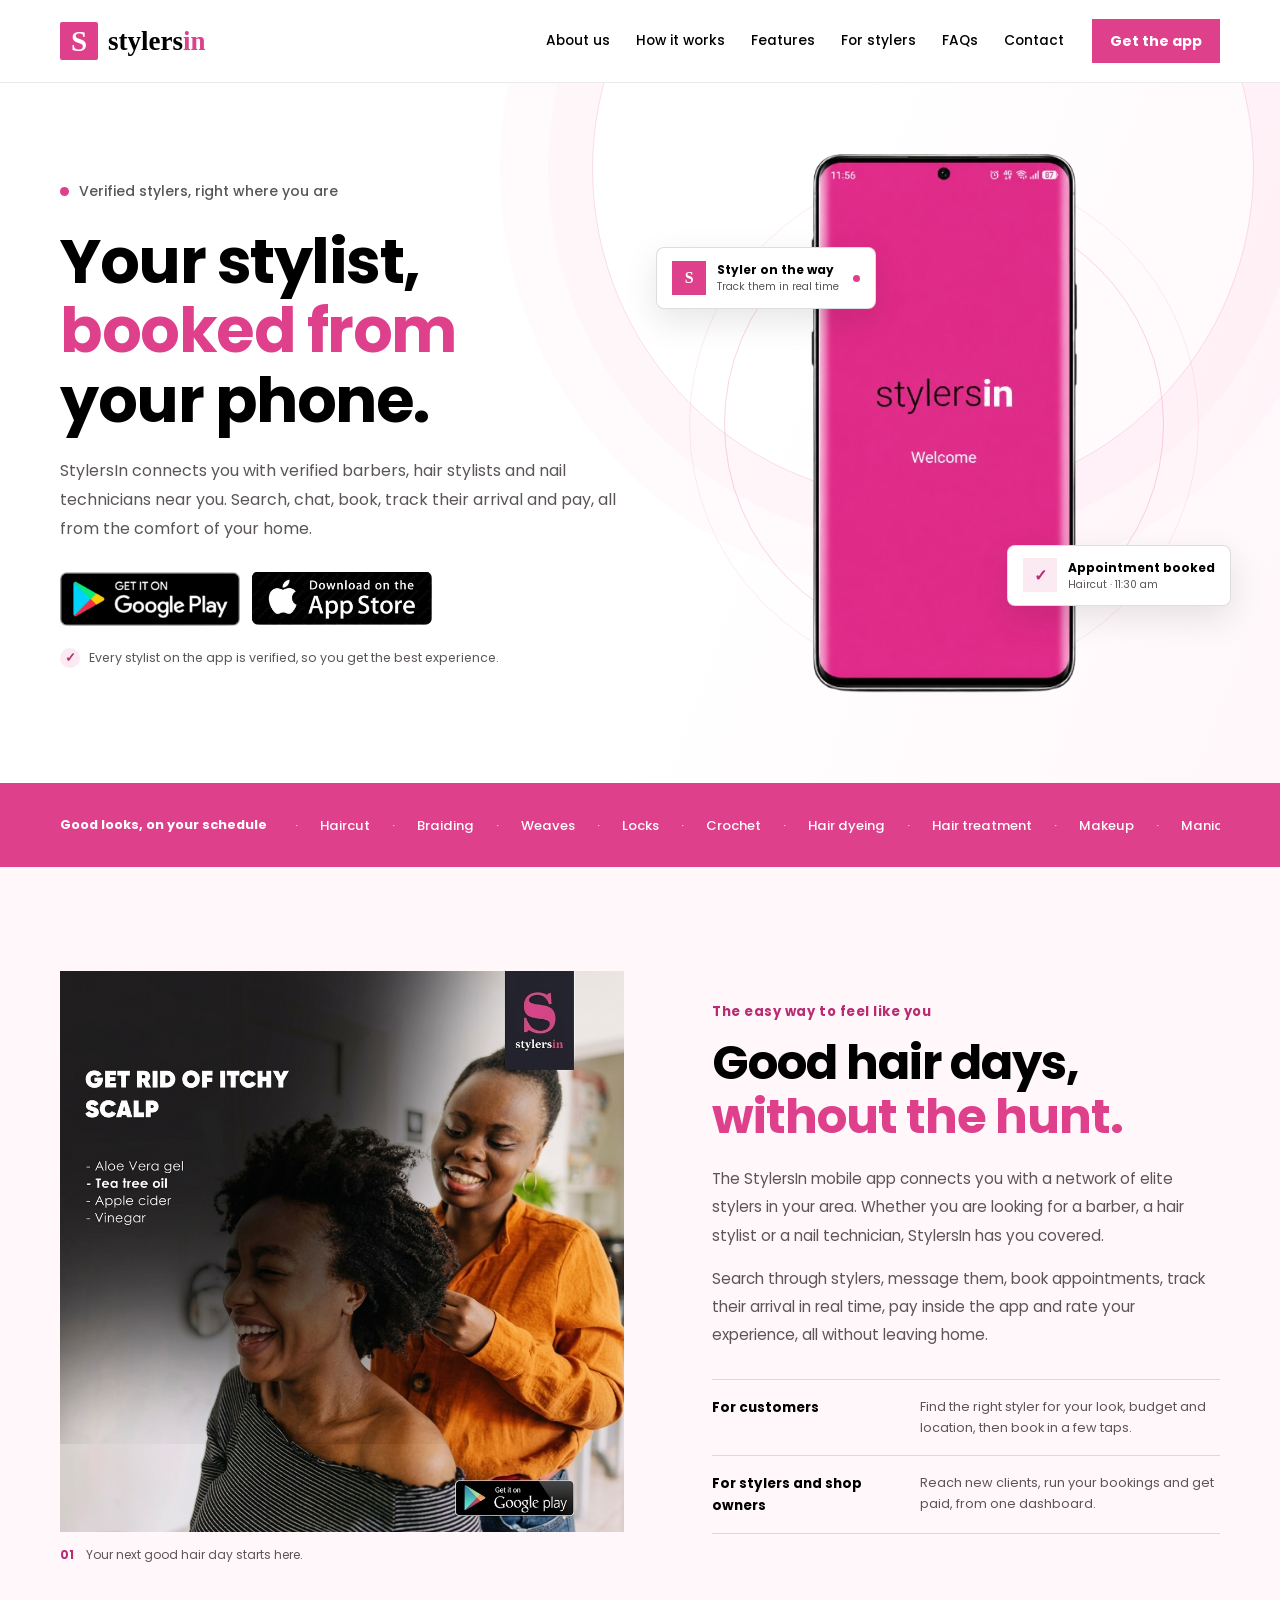
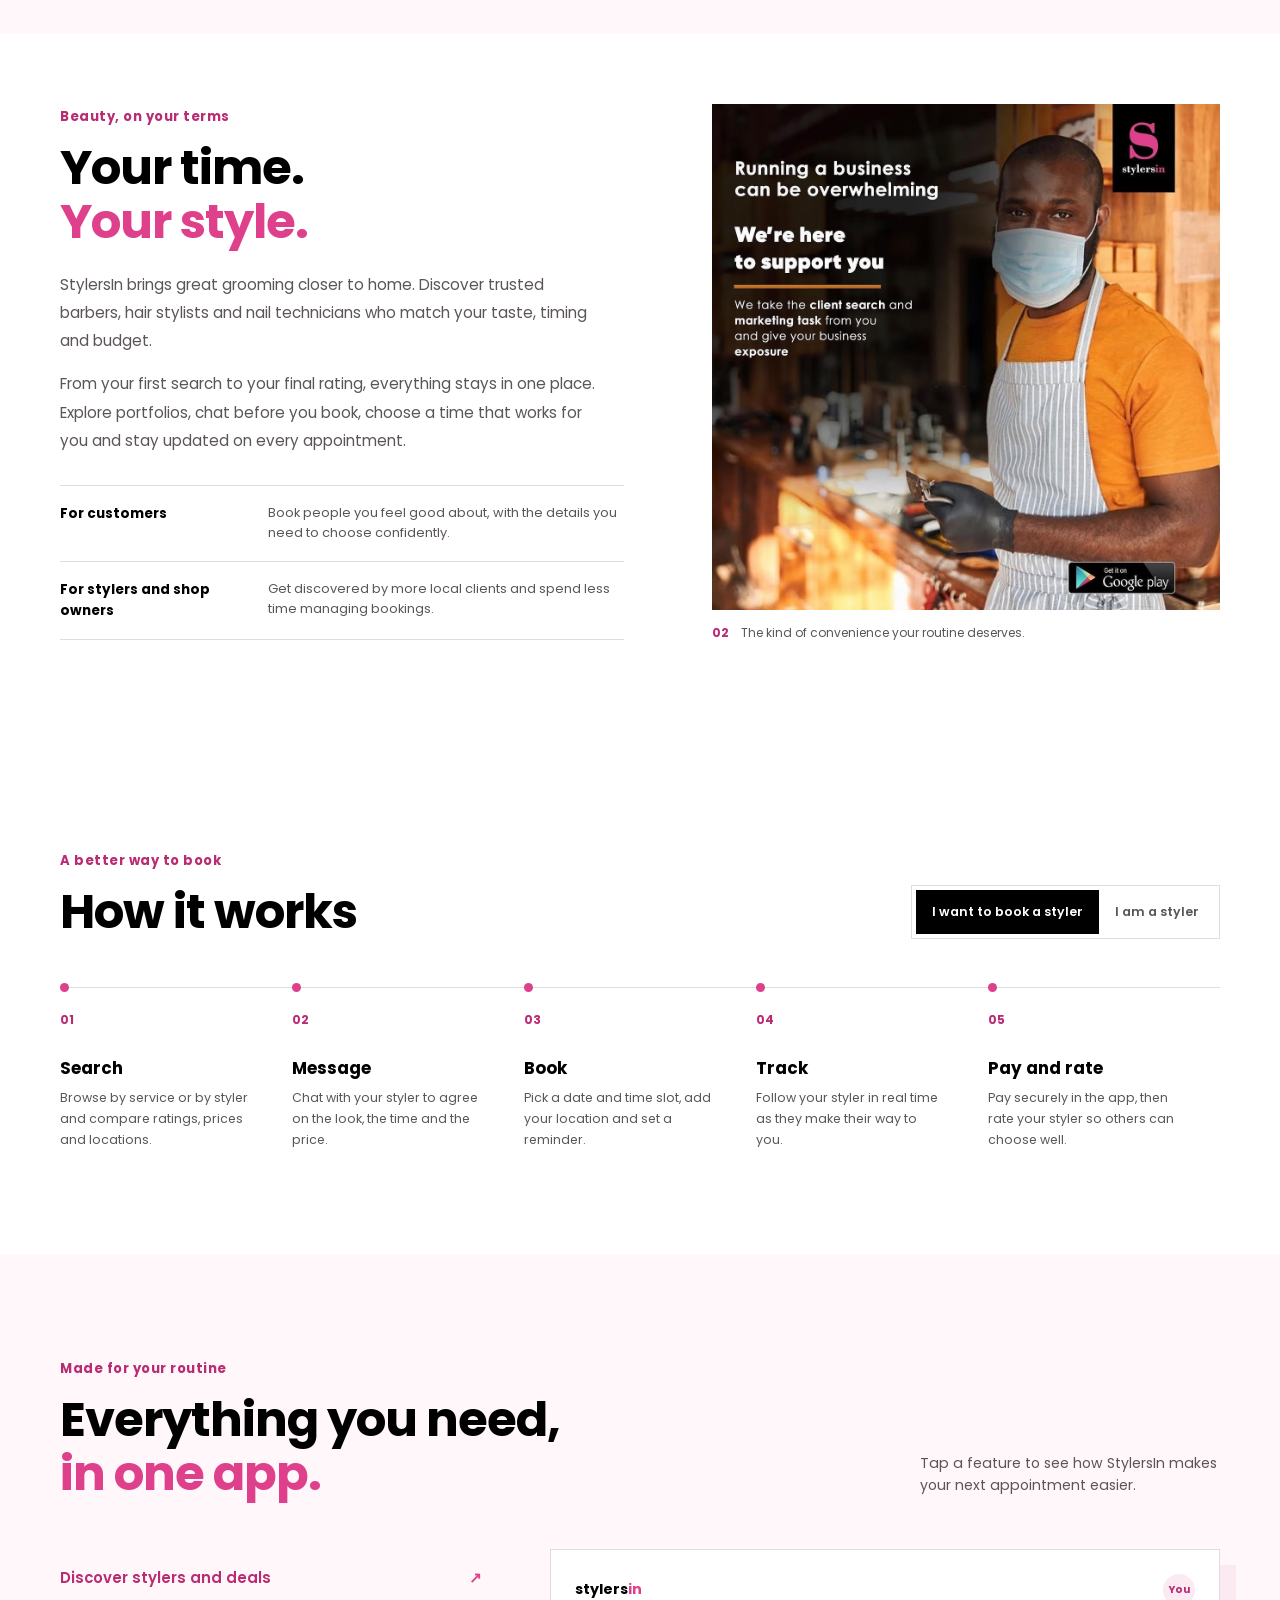
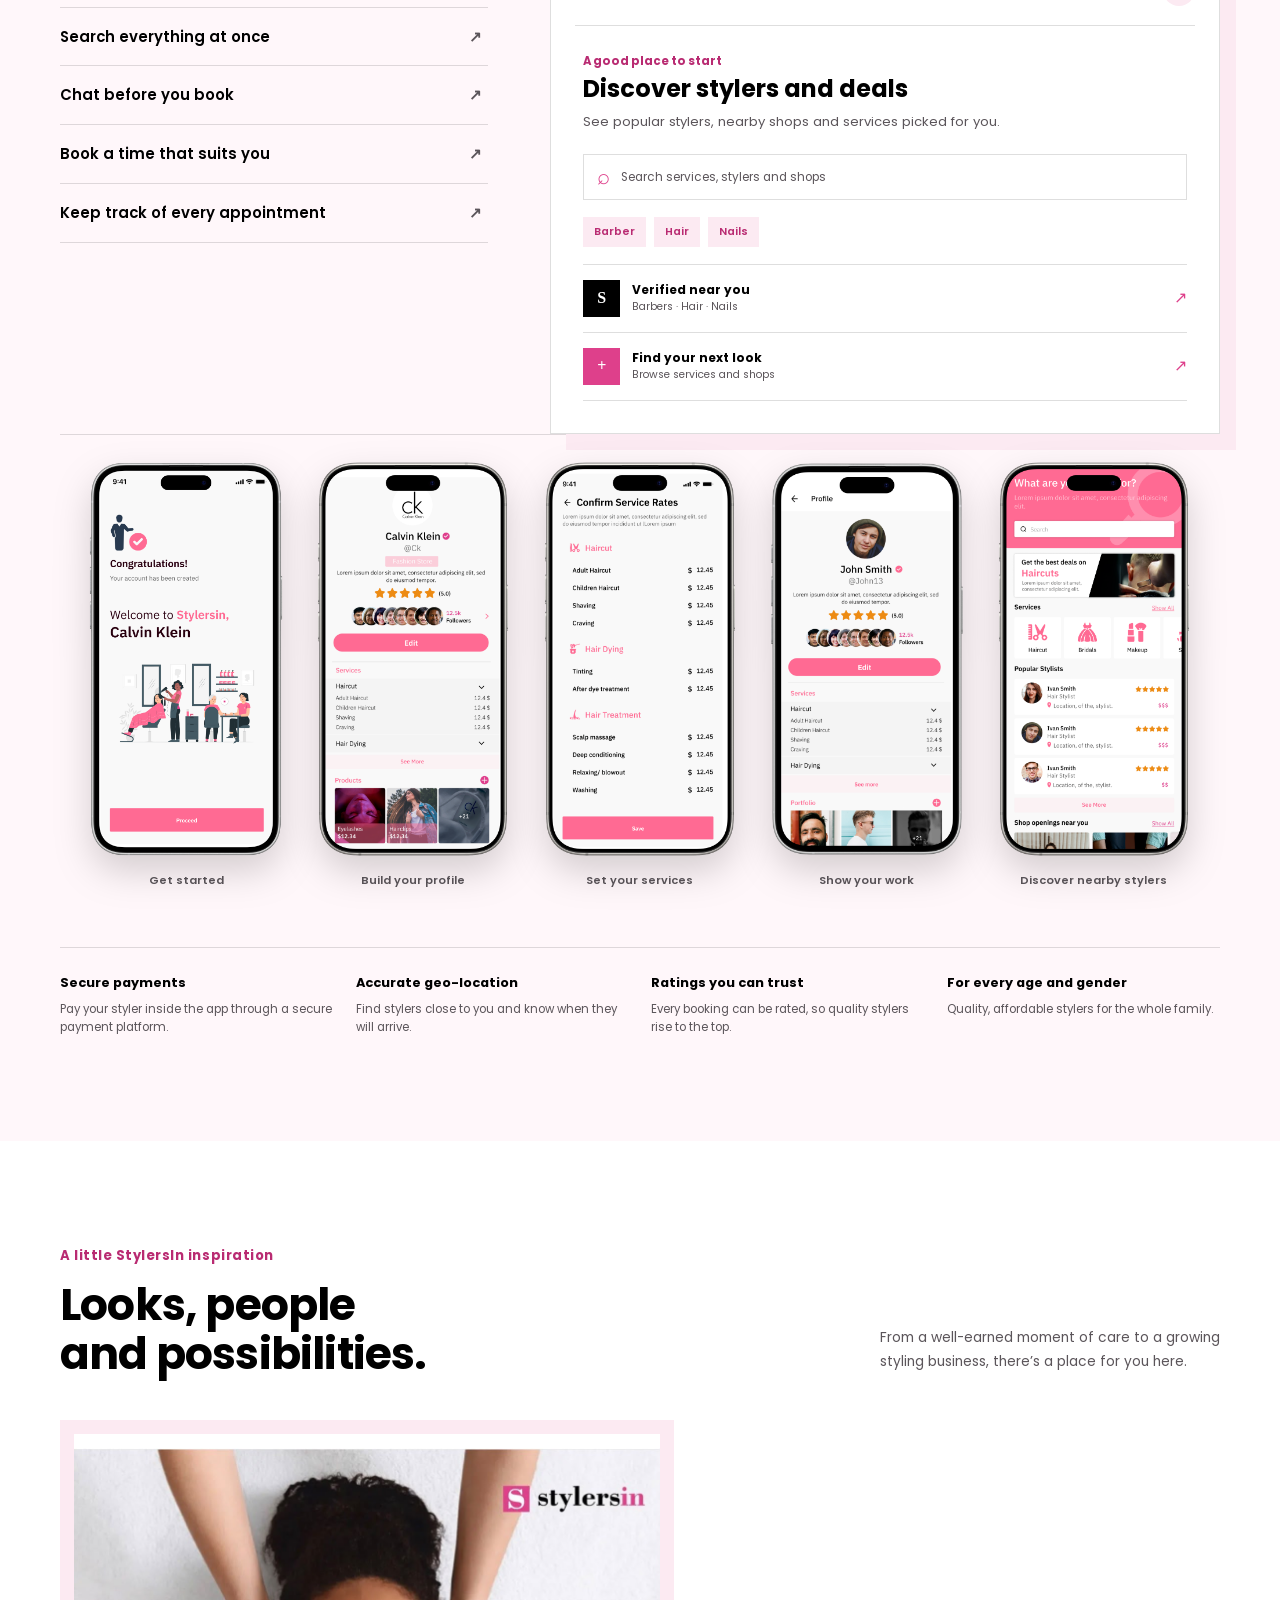
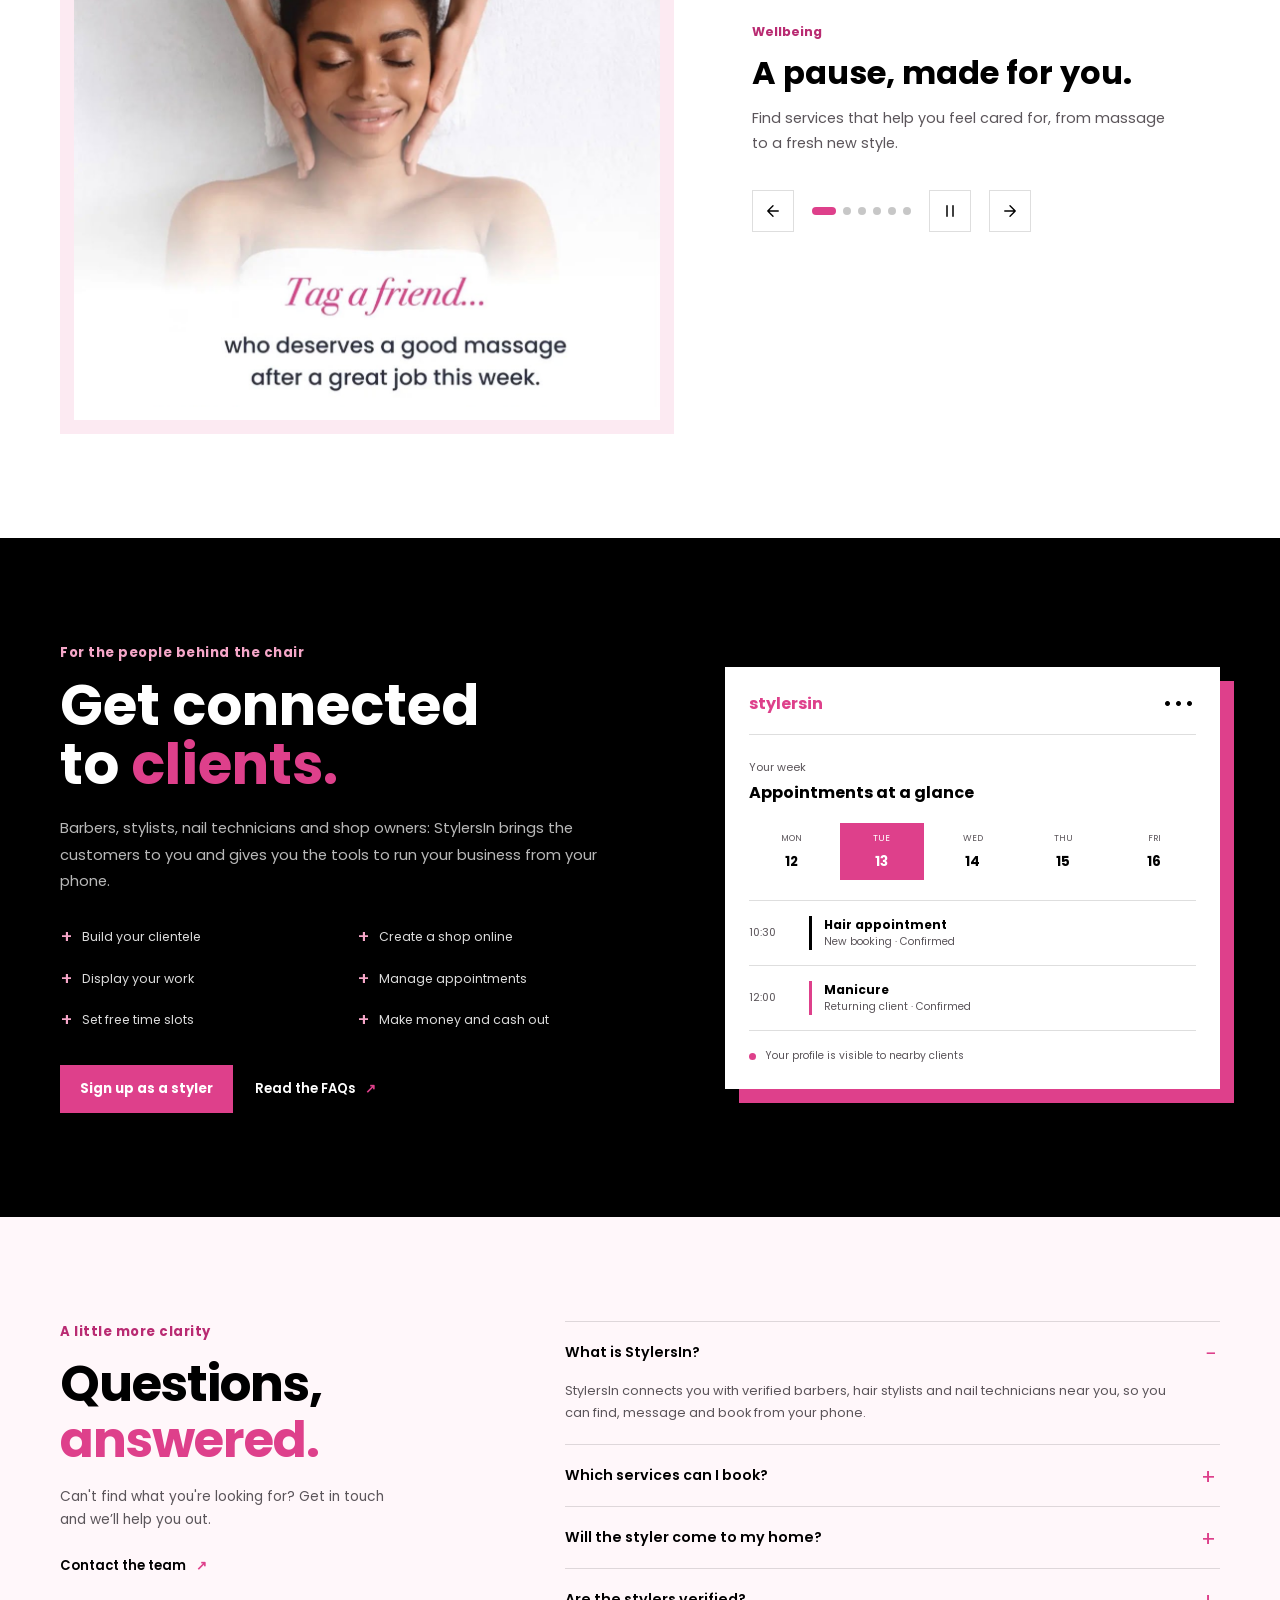
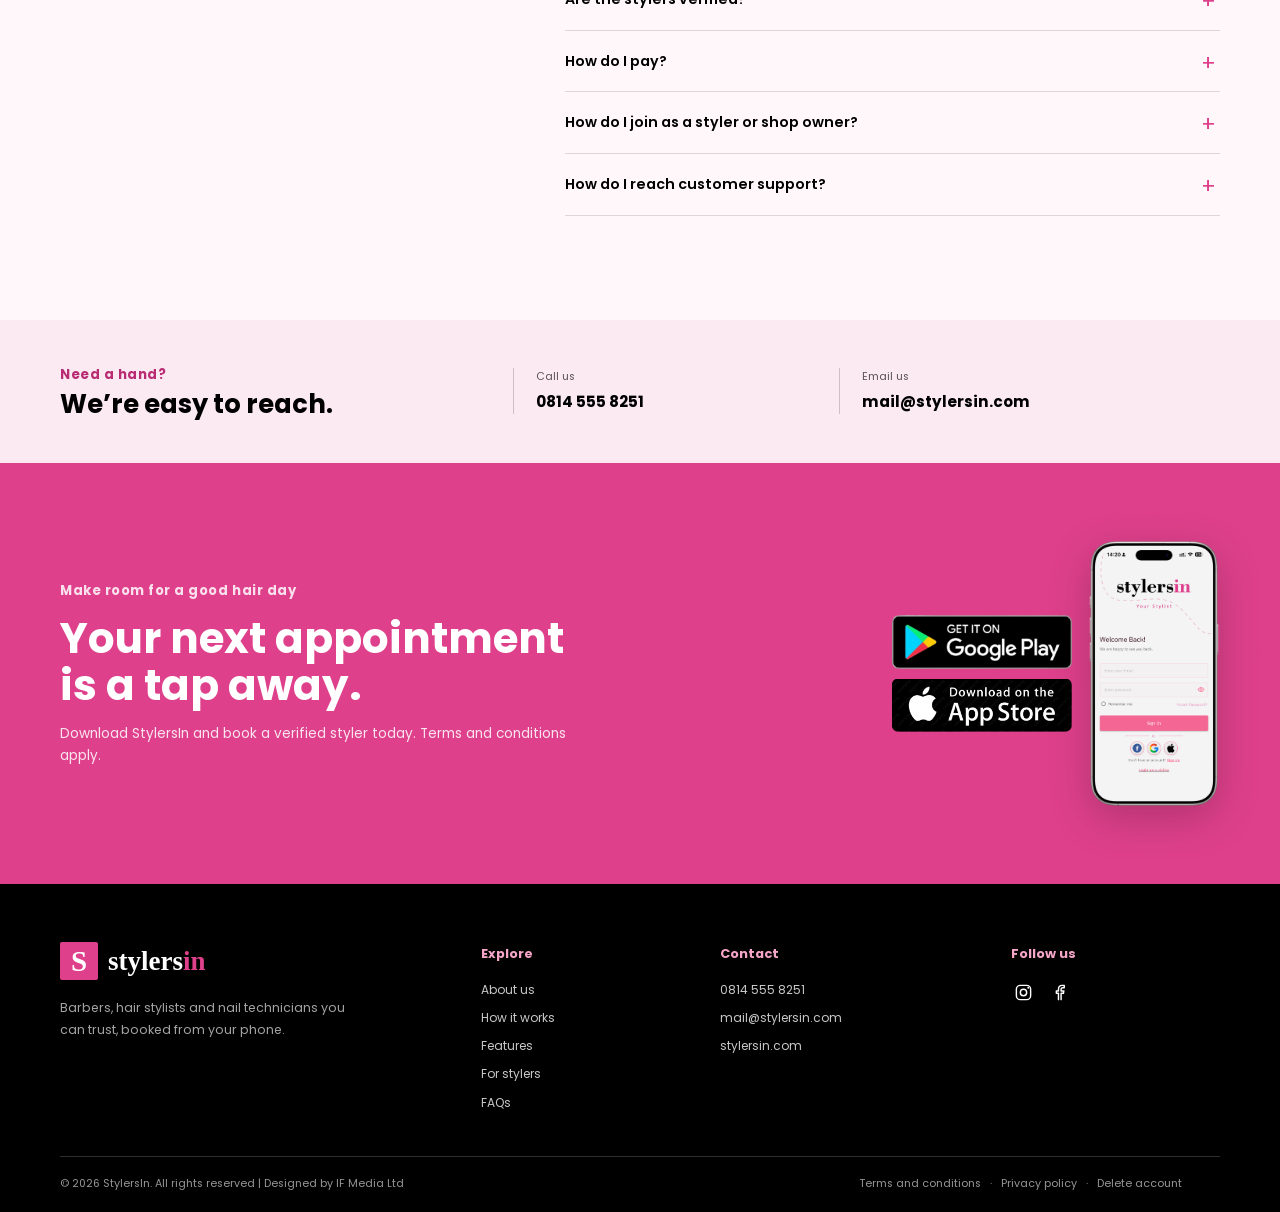
==== index.html @ 0da1e125 "second commit" ====
<!DOCTYPE html>
<html lang="en">
  <head>
    <meta charset="UTF-8" />
    <meta name="viewport" content="width=device-width, initial-scale=1.0" />
    <meta name="description" content="Book verified barbers, hair stylists and nail technicians near you with StylersIn." />
    <title>StylersIn | Your stylist, booked from your phone</title>
    <link rel="preconnect" href="https://fonts.googleapis.com" />
    <link rel="preconnect" href="https://fonts.gstatic.com" crossorigin />

    <link href="https://fonts.googleapis.com/css2?family=Poppins:wght@400;500;600;700;800&display=swap" rel="stylesheet" />
    <link rel="stylesheet" href="styles.css" />
    <link rel="icon" type="image/png" href="/favicon.png">
  </head>
  <body>
    <header class="site-header">
      <div class="wrap header-inner">
        <a class="brand" href="#top" aria-label="StylersIn home">
          <span class="brand-mark">S</span>
          <span class="brand-wordmark"><span>stylers</span><span>in</span></span>
        </a>

        <button class="nav-toggle" type="button" aria-expanded="false" aria-controls="site-nav" aria-label="Open navigation">
          <span></span><span></span><span></span>
        </button>

        <nav class="site-nav" id="site-nav" aria-label="Main navigation">
          <div class="nav-socials" aria-label="Follow StylersIn">
            <a href="https://www.facebook.com/Stylers_in" aria-label="Facebook" target="_blank" rel="noreferrer">
              <svg viewBox="0 0 24 24" fill="none" stroke="currentColor" stroke-width="1.8" stroke-linecap="round" stroke-linejoin="round" aria-hidden="true"><path d="M14 21v-8h3l.5-3H14V8.2c0-1.4.5-2.2 2.2-2.2H18V3.2c-.5-.1-1.4-.2-2.6-.2-2.8 0-4.7 1.7-4.7 4.9V10H8v3h2.7v8" /></svg>
            </a>
            <a href="https://x.com/" aria-label="Twitter on X" target="_blank" rel="noreferrer">
              <svg viewBox="0 0 24 24" aria-hidden="true"><path d="M18.9 1.2h3.7l-8.1 9.2L24 22.8h-7.4l-5.8-7.6-6.6 7.6H.5l8.6-9.8L0 1.2h7.6l5.2 6.9zm-1.3 19.5h2L6.5 3.2h-2z" /></svg>
            </a>
            <a href="https://instagram.com/Stylers_In" aria-label="Instagram" target="_blank" rel="noreferrer">
              <svg viewBox="0 0 24 24" fill="none" stroke="currentColor" stroke-width="1.8" aria-hidden="true"><rect x="3" y="3" width="18" height="18" rx="5" /><circle cx="12" cy="12" r="4" /><circle cx="18" cy="6" r="1.2" fill="currentColor" stroke="none" /></svg>
            </a>
            <a href="https://stylersin.com/" aria-label="StylersIn website" target="_blank" rel="noreferrer">
              <svg viewBox="0 0 24 24" aria-hidden="true"><circle cx="12" cy="12" r="9" fill="none" stroke="currentColor" stroke-width="1.8" /><path d="M3.5 12h17M12 3c2.2 2.4 3.3 5.4 3.3 9s-1.1 6.6-3.3 9c-2.2-2.4-3.3-5.4-3.3-9S9.8 5.4 12 3z" fill="none" stroke="currentColor" stroke-width="1.6" /></svg>
            </a>
          </div>
          <a href="#about">About us</a>
          <a href="#how">How it works</a>
          <a href="#features">Features</a>
          <a href="#stylers">For stylers</a>
          <a href="#faq">FAQs</a>
          <a href="#contact">Contact</a>
        </nav>

        <a class="header-cta" href="#download">Get the app</a>
      </div>
    </header>

    <main id="top">
      <section class="hero" id="home">
        <div class="wrap hero-layout">
          <div class="hero-copy">
            <p class="hero-kicker"><span class="status-dot"></span> Verified stylers, right where you are</p>
            <h1>Your stylist,<br /><span>booked from</span><br />your phone.</h1>
            <p class="hero-intro">StylersIn connects you with verified barbers, hair stylists and nail technicians near you. Search, chat, book, track their arrival and pay, all from the comfort of your home.</p>
            <div class="store-links" id="download-hero">
              <a class="store-badge" href="#download" aria-label="Get it on Google Play">
                <img src="assets/google.png" alt="Get it on Google Play" />
              </a>
              <a class="store-badge store-badge-apple" href="https://apps.apple.com/ng/app/stylersin/id6482108608" aria-label="Download on the App Store">
                <img src="assets/apple.png" alt="Download on the App Store" />
              </a>
            </div>
            <p class="trust-note"><span aria-hidden="true">✓</span> Every stylist on the app is verified, so you get the best experience.</p>
          </div>

          <div class="hero-visual">
            <span class="hero-orbit orbit-one" aria-hidden="true"></span>
            <span class="hero-orbit orbit-two" aria-hidden="true"></span>
            <img class="hero-phone" src="assets/pink.png" alt="StylersIn booking experience displayed on a pink smartphone" />
            <div class="hero-notice notice-arrival">
              <span class="notice-icon" aria-hidden="true">S</span>
              <span><strong>Styler on the way</strong><small>Track them in real time</small></span>
              <span class="live-dot" aria-hidden="true"></span>
            </div>
            <div class="hero-notice notice-booking">
              <span class="booking-mark" aria-hidden="true">✓</span>
              <span><strong>Appointment booked</strong><small>Haircut · 11:30 am</small></span>
            </div>
          </div>
        </div>
      </section>

      <section class="service-strip" aria-label="Available services">
        <div class="wrap service-strip-inner">
          <p>Good looks, on your schedule</p>
          <ul class="service-list">
            <li>Haircut</li><li>Braiding</li><li>Weaves</li><li>Locks</li><li>Crochet</li><li>Hair dyeing</li><li>Hair treatment</li><li>Makeup</li><li>Manicure</li><li>Pedicure</li><li>Nail fixing</li><li>Bridal styling</li>
          </ul>
        </div>
      </section>

      <section class="about-section section-pad" id="about">
        <div class="wrap about-layout">
          <figure class="about-image">
            <img src="assets/barbershop.png?v=2" alt="StylersIn scalp-care promotion showing a stylist treating a client’s hair" />
            <figcaption><span>01</span> Your next good hair day starts here.</figcaption>
          </figure>
          <div class="about-copy">
            <p class="section-kicker">The easy way to feel like you</p>
            <h2>Good hair days,<br /><span>without the hunt.</span></h2>
            <p>The StylersIn mobile app connects you with a network of elite stylers in your area. Whether you are looking for a barber, a hair stylist or a nail technician, StylersIn has you covered.</p>
            <p>Search through stylers, message them, book appointments, track their arrival in real time, pay inside the app and rate your experience, all without leaving home.</p>
            <div class="audience-points">
              <div><strong>For customers</strong><span>Find the right styler for your look, budget and location, then book in a few taps.</span></div>
              <div><strong>For stylers and shop owners</strong><span>Reach new clients, run your bookings and get paid, from one dashboard.</span></div>
            </div>
          </div>
        </div>
      </section>

      <section class="about-section about-section--alternate section-pad" aria-labelledby="about-alternate-heading">
        <div class="wrap about-layout">
          <div class="about-copy">
            <p class="section-kicker">Beauty, on your terms</p>
            <h2 id="about-alternate-heading">Your time.<br /><span>Your style.</span></h2>
            <p>StylersIn brings great grooming closer to home. Discover trusted barbers, hair stylists and nail technicians who match your taste, timing and budget.</p>
            <p>From your first search to your final rating, everything stays in one place. Explore portfolios, chat before you book, choose a time that works for you and stay updated on every appointment.</p>
            <div class="audience-points">
              <div><strong>For customers</strong><span>Book people you feel good about, with the details you need to choose confidently.</span></div>
              <div><strong>For stylers and shop owners</strong><span>Get discovered by more local clients and spend less time managing bookings.</span></div>
            </div>
          </div>
          <figure class="about-image">
            <img src="assets/4.jpeg" alt="Barber providing a haircut for a client in a salon" />
            <figcaption><span>02</span> The kind of convenience your routine deserves.</figcaption>
          </figure>
        </div>
      </section>

      <section class="how-section section-pad" id="how">
        <div class="wrap">
          <div class="section-heading how-heading">
            <div><p class="section-kicker">A better way to book</p><h2>How it works</h2></div>
            <div class="mode-tabs" role="tablist" aria-label="Choose how you use StylersIn">
              <button class="mode-tab is-active" id="customer-mode" type="button" role="tab" aria-selected="true" aria-controls="customer-steps" data-mode="customer">I want to book a styler</button>
              <button class="mode-tab" id="styler-mode" type="button" role="tab" aria-selected="false" aria-controls="styler-steps" data-mode="styler">I am a styler</button>
            </div>
          </div>

          <div class="steps-panel" id="customer-steps" role="tabpanel" aria-labelledby="customer-mode" data-mode-panel="customer">
            <ol class="steps-list">
              <li><span class="step-number">01</span><h3>Search</h3><p>Browse by service or by styler and compare ratings, prices and locations.</p></li>
              <li><span class="step-number">02</span><h3>Message</h3><p>Chat with your styler to agree on the look, the time and the price.</p></li>
              <li><span class="step-number">03</span><h3>Book</h3><p>Pick a date and time slot, add your location and set a reminder.</p></li>
              <li><span class="step-number">04</span><h3>Track</h3><p>Follow your styler in real time as they make their way to you.</p></li>
              <li><span class="step-number">05</span><h3>Pay and rate</h3><p>Pay securely in the app, then rate your styler so others can choose well.</p></li>
            </ol>
          </div>

          <div class="steps-panel" id="styler-steps" role="tabpanel" aria-labelledby="styler-mode" data-mode-panel="styler" hidden>
            <ol class="steps-list">
              <li><span class="step-number">01</span><h3>Join</h3><p>Create your stylist or shop profile and join a network of local clients.</p></li>
              <li><span class="step-number">02</span><h3>Showcase</h3><p>Build a shop online and display the work and services you offer.</p></li>
              <li><span class="step-number">03</span><h3>Set your schedule</h3><p>Manage appointments and open time slots from one simple dashboard.</p></li>
              <li><span class="step-number">04</span><h3>Meet new clients</h3><p>Grow your clientele and keep bookings organized from your phone.</p></li>
              <li><span class="step-number">05</span><h3>Get paid</h3><p>Receive payments securely and cash out when it suits you.</p></li>
            </ol>
          </div>
        </div>
      </section>

      <section class="features-section section-pad" id="features">
        <div class="wrap">
          <div class="section-heading features-heading">
            <div><p class="section-kicker">Made for your routine</p><h2>Everything you need,<br /><span>in one app.</span></h2></div>
            <p>Tap a feature to see how StylersIn makes your next appointment easier.</p>
          </div>

          <div class="feature-layout">
            <div class="feature-picker" role="group" aria-label="Explore app features">
              <button class="feature-choice is-active" type="button" aria-pressed="true" data-feature-title="Discover stylers and deals" data-feature-copy="See popular stylers, nearby shops and services picked for you." data-feature-label="A good place to start">Discover stylers and deals</button>
              <button class="feature-choice" type="button" aria-pressed="false" data-feature-title="Search everything at once" data-feature-copy="Find barbers, hair stylists, nail technicians and services near you." data-feature-label="Your area, covered">Search everything at once</button>
              <button class="feature-choice" type="button" aria-pressed="false" data-feature-title="Chat before you book" data-feature-copy="Talk through your look, timing and price before you confirm an appointment." data-feature-label="Make a plan together">Chat before you book</button>
              <button class="feature-choice" type="button" aria-pressed="false" data-feature-title="Book a time that suits you" data-feature-copy="Choose an available time, add your location and set a reminder." data-feature-label="A time that works">Book a time that suits you</button>
              <button class="feature-choice" type="button" aria-pressed="false" data-feature-title="Keep track of every appointment" data-feature-copy="See upcoming bookings and follow your styler as they make their way to you." data-feature-label="Your plans, in one place">Keep track of every appointment</button>
            </div>

            <div class="feature-demo" aria-live="polite">
              <div class="demo-topbar"><span class="demo-brand"><strong>stylers<span>in</span></strong></span><span class="demo-avatar">You</span></div>
              <div class="demo-body">
                <p class="demo-label" data-feature-label-display>A good place to start</p>
                <h3 data-feature-title-display>Discover stylers and deals</h3>
                <p class="demo-description" data-feature-copy-display>See popular stylers, nearby shops and services picked for you.</p>
                <div class="demo-search"><span aria-hidden="true">⌕</span> Search services, stylers and shops</div>
                <div class="demo-service-row" aria-label="Popular services"><span>Barber</span><span>Hair</span><span>Nails</span></div>
                <div class="demo-listing">
                  <span class="listing-avatar" aria-hidden="true">S</span>
                  <span class="listing-copy"><strong>Verified near you</strong><small>Barbers · Hair · Nails</small></span>
                  <span class="listing-arrow" aria-hidden="true">↗</span>
                </div>
                <div class="demo-listing listing-second">
                  <span class="listing-avatar avatar-pink" aria-hidden="true">+</span>
                  <span class="listing-copy"><strong>Find your next look</strong><small>Browse services and shops</small></span>
                  <span class="listing-arrow" aria-hidden="true">↗</span>
                </div>
              </div>
            </div>
          </div>

          <div class="app-showcase" aria-label="StylersIn app screenshot gallery">
            <figure class="app-screen app-screen--welcome">
              <img src="assets/app1.PNG" alt="StylersIn welcome screen after creating an account" loading="lazy" decoding="async" />
              <figcaption>Get started</figcaption>
            </figure>
            <figure class="app-screen app-screen--profile">
              <img src="assets/app2.PNG" alt="Styler profile with services and products" loading="lazy" decoding="async" />
              <figcaption>Build your profile</figcaption>
            </figure>
            <figure class="app-screen app-screen--rates">
              <img src="assets/app3.PNG" alt="Service-rate editor for haircuts, dyeing and treatments" loading="lazy" decoding="async" />
              <figcaption>Set your services</figcaption>
            </figure>
            <figure class="app-screen app-screen--portfolio">
              <img src="assets/app4.PNG" alt="Styler profile with services and portfolio" loading="lazy" decoding="async" />
              <figcaption>Show your work</figcaption>
            </figure>
            <figure class="app-screen app-screen--discover">
              <img src="assets/app5.PNG" alt="StylersIn home screen for discovering nearby services and stylists" loading="lazy" decoding="async" />
              <figcaption>Discover nearby stylers</figcaption>
            </figure>
          </div>

          <div class="trust-features">
            <div><strong>Secure payments</strong><span>Pay your styler inside the app through a secure payment platform.</span></div>
            <div><strong>Accurate geo-location</strong><span>Find stylers close to you and know when they will arrive.</span></div>
            <div><strong>Ratings you can trust</strong><span>Every booking can be rated, so quality stylers rise to the top.</span></div>
            <div><strong>For every age and gender</strong><span>Quality, affordable stylers for the whole family.</span></div>
          </div>
        </div>
      </section>

      <section class="campaign-section section-pad" id="inspiration" aria-labelledby="campaign-heading">
        <div class="wrap">
          <div class="campaign-heading">
            <div><p class="section-kicker">A little StylersIn inspiration</p><h2 id="campaign-heading">Looks, people<br />and possibilities.</h2></div>
            <p>From a well-earned moment of care to a growing styling business, there’s a place for you here.</p>
          </div>

          <div class="campaign-carousel" aria-label="StylersIn campaign gallery" tabindex="0">
            <figure class="campaign-art">
              <img class="campaign-image" src="assets/1.jpeg" alt="StylersIn massage and self-care campaign" />
              <figcaption class="visually-hidden" aria-live="polite" data-campaign-position>Image 1 of 6</figcaption>
            </figure>
            <div class="campaign-details" aria-live="polite">
              <p class="campaign-category" data-campaign-category>Wellbeing</p>
              <h3 data-campaign-title>A pause, made for you.</h3>
              <p class="campaign-description" data-campaign-description>Find services that help you feel cared for, from massage to a fresh new style.</p>
              <div class="campaign-controls">
                <button class="campaign-arrow" type="button" data-campaign-prev aria-label="Previous image" aria-controls="campaign-image">
                  <svg viewBox="0 0 24 24" aria-hidden="true"><path d="M19 12H5m7 7-7-7 7-7" fill="none" stroke="currentColor" stroke-width="1.8" stroke-linecap="round" stroke-linejoin="round" /></svg>
                </button>
                <div class="campaign-indicators" role="group" aria-label="Choose a campaign image">
                  <button type="button" class="is-active" data-campaign-go="0" aria-label="Show image 1" aria-pressed="true"></button>
                  <button type="button" data-campaign-go="1" aria-label="Show image 2" aria-pressed="false"></button>
                  <button type="button" data-campaign-go="2" aria-label="Show image 3" aria-pressed="false"></button>
                  <button type="button" data-campaign-go="3" aria-label="Show image 4" aria-pressed="false"></button>
                  <button type="button" data-campaign-go="4" aria-label="Show image 5" aria-pressed="false"></button>
                  <button type="button" data-campaign-go="5" aria-label="Show image 6" aria-pressed="false"></button>
                </div>
                  <button class="campaign-arrow campaign-toggle" type="button" data-campaign-toggle aria-label="Pause slideshow" aria-pressed="false">
                    <svg class="pause-icon" viewBox="0 0 24 24" aria-hidden="true"><path d="M8 5v14M16 5v14" fill="none" stroke="currentColor" stroke-width="2" stroke-linecap="round" /></svg>
                    <svg class="play-icon" viewBox="0 0 24 24" aria-hidden="true"><path d="m8 5 11 7-11 7V5Z" fill="currentColor" /></svg>
                  </button>
                <button class="campaign-arrow" type="button" data-campaign-next aria-label="Next image" aria-controls="campaign-image">
                  <svg viewBox="0 0 24 24" aria-hidden="true"><path d="M5 12h14m-7-7 7 7-7 7" fill="none" stroke="currentColor" stroke-width="1.8" stroke-linecap="round" stroke-linejoin="round" /></svg>
                </button>
              </div>
            </div>
          </div>
        </div>
      </section>

      <section class="styler-section section-pad" id="stylers">
        <div class="wrap styler-layout">
          <div class="styler-copy">
            <p class="section-kicker">For the people behind the chair</p>
            <h2>Get connected<br />to <span>clients.</span></h2>
            <p>Barbers, stylists, nail technicians and shop owners: StylersIn brings the customers to you and gives you the tools to run your business from your phone.</p>
            <ul class="styler-benefits">
              <li>Build your clientele</li><li>Create a shop online</li><li>Display your work</li><li>Manage appointments</li><li>Set free time slots</li><li>Make money and cash out</li>
            </ul>
            <div class="styler-actions"><a class="button button-pink" href="#download">Sign up as a styler</a><a class="text-link" href="#faq">Read the FAQs <span aria-hidden="true">↗</span></a></div>
          </div>
          <div class="styler-dashboard" aria-label="Preview of the stylist booking dashboard">
            <div class="dashboard-heading"><span>stylers<span>in</span></span><span class="dashboard-menu">•••</span></div>
            <div class="dashboard-greeting"><small>Your week</small><strong>Appointments at a glance</strong></div>
            <div class="dashboard-days"><span>MON<strong>12</strong></span><span class="day-current">TUE<strong>13</strong></span><span>WED<strong>14</strong></span><span>THU<strong>15</strong></span><span>FRI<strong>16</strong></span></div>
            <div class="dashboard-booking"><span class="booking-time">10:30</span><span class="booking-line"></span><span><strong>Hair appointment</strong><small>New booking · Confirmed</small></span></div>
            <div class="dashboard-booking"><span class="booking-time">12:00</span><span class="booking-line booking-line-pink"></span><span><strong>Manicure</strong><small>Returning client · Confirmed</small></span></div>
            <div class="dashboard-availability"><span class="availability-dot"></span> Your profile is visible to nearby clients</div>
          </div>
        </div>
      </section>

      <section class="faq-section section-pad" id="faq">
        <div class="wrap faq-layout">
          <div class="faq-intro">
            <p class="section-kicker">A little more clarity</p>
            <h2>Questions,<br /><span>answered.</span></h2>
            <p>Can't find what you're looking for? Get in touch and we’ll help you out.</p>
            <a class="text-link contact-inline" href="#contact">Contact the team <span aria-hidden="true">↗</span></a>
          </div>
          <div class="faq-list">
            <details open><summary>What is StylersIn?</summary><p>StylersIn connects you with verified barbers, hair stylists and nail technicians near you, so you can find, message and book from your phone.</p></details>
            <details><summary>Which services can I book?</summary><p>Book haircuts, braiding, weaves, locks, crochet, hair dyeing and treatment, makeup, manicures, pedicures, nail services and bridal styling.</p></details>
            <details><summary>Will the styler come to my home?</summary><p>You can discuss the service location with your styler before confirming your booking.</p></details>
            <details><summary>Are the stylers verified?</summary><p>Stylers on the app are verified, helping you book with more confidence.</p></details>
            <details><summary>How do I pay?</summary><p>Pay securely inside the app after arranging your appointment.</p></details>
            <details><summary>How do I join as a styler or shop owner?</summary><p>Use the “Sign up as a styler” link to get started and create your profile or shop.</p></details>
            <details><summary>How do I reach customer support?</summary><p>Call us or email the support team using the contact details below.</p></details>
          </div>
        </div>
      </section>

      <section class="contact-section" id="contact">
        <div class="wrap contact-layout">
          <div><p class="section-kicker">Need a hand?</p><h2>We’re easy to reach.</h2></div>
          <a href="tel:+2348145558251"><small>Call us</small><strong>0814 555 8251</strong></a>
          <a href="mailto:mail@stylersin.com"><small>Email us</small><strong>mail@stylersin.com</strong></a>
        </div>
      </section>

      <section class="download-section" id="download">
        <div class="wrap download-layout">
          <div><p class="section-kicker">Make room for a good hair day</p><h2>Your next appointment<br />is a tap away.</h2><p>Download StylersIn and book a verified styler today. Terms and conditions apply.</p></div>
          <div class="download-visual">
            <div class="store-links">
              <a class="store-badge" href="#download" aria-label="Get it on Google Play"><img src="assets/google.png" alt="Get it on Google Play" /></a>
              <a class="store-badge store-badge-apple" href="https://apps.apple.com/ng/app/stylersin/id6482108608" aria-label="Download on the App Store"><img src="assets/apple.png" alt="Download on the App Store" /></a>
            </div>
            <img class="download-phone" src="assets/appleframe.PNG" alt="StylersIn sign-in screen displayed on a phone" />
          </div>
        </div>
      </section>
    </main>

    <footer class="site-footer">
      <div class="wrap footer-main">
        <div class="footer-brand-block">
          <a class="brand footer-brand" href="#top" aria-label="StylersIn home"><span class="brand-mark">S</span><span class="brand-wordmark"><span>stylers</span><span>in</span></span></a>
          <p>Barbers, hair stylists and nail technicians you can trust, booked from your phone.</p>
        </div>
        <div class="footer-column"><h3>Explore</h3><a href="#about">About us</a><a href="#how">How it works</a><a href="#features">Features</a><a href="#stylers">For stylers</a><a href="#faq">FAQs</a></div>
        <div class="footer-column"><h3>Contact</h3><a href="tel:+2348145558251">0814 555 8251</a><a href="mailto:mail@stylersin.com">mail@stylersin.com</a><a href="https://stylersin.com/" target="_blank" rel="noreferrer">stylersin.com</a></div>
        <div class="footer-column footer-social">
          <h3>Follow us</h3>
          <div class="footer-social-links" aria-label="StylersIn social media">
            <a href="https://instagram.com/Stylers_In" target="_blank" rel="noreferrer" aria-label="Instagram: Stylers_In">
              <svg viewBox="0 0 24 24" fill="none" stroke="currentColor" stroke-width="1.8" aria-hidden="true"><rect x="3" y="3" width="18" height="18" rx="5" /><circle cx="12" cy="12" r="4" /><circle cx="18" cy="6" r="1.2" fill="currentColor" stroke="none" /></svg>
            </a>
            <a href="https://facebook.com/Stylers_in" target="_blank" rel="noreferrer" aria-label="Facebook: Stylers_in">
              <svg viewBox="0 0 24 24" fill="none" stroke="currentColor" stroke-width="1.8" stroke-linecap="round" stroke-linejoin="round" aria-hidden="true"><path d="M14 21v-8h3l.5-3H14V8.2c0-1.4.5-2.2 2.2-2.2H18V3.2c-.5-.1-1.4-.2-2.6-.2-2.8 0-4.7 1.7-4.7 4.9V10H8v3h2.7v8" /></svg>
            </a>
          </div>
        </div>
      </div>
      <div class="wrap footer-bottom"><span>© <span id="year">2026</span> StylersIn. All rights reserved | Designed by <a href="https://if-media.com" target="_blank" rel="noreferrer">IF Media Ltd</a></span><span class="footer-legal"><a href="terms-and-conditions.html">Terms and conditions</a><span aria-hidden="true">·</span><a href="privacy-policy.html">Privacy policy</a><span aria-hidden="true">·</span><a href="delete-account.html">Delete account</a></span></div>
    </footer>
    <script src="script.js"></script>
  </body>
</html>
---- styles.css ----
:root {
  --pink: #DE408B;
  --pink-dark: #B92B72;
  --pink-soft: #FCEAF2;
  --pink-wash: #FFF7FA;
  --ink: #000000;
  --white: #FFFFFF;
  --muted: #5B555A;
  --line: rgba(0, 0, 0, 0.13);
  --wrap: min(1160px, calc(100% - 48px));
}

* { box-sizing: border-box; }
html { scroll-behavior: smooth; scroll-padding-top: 96px; }
body { margin: 0; background: var(--white); color: var(--ink); font-family: 'Poppins', sans-serif; line-height: 1.6; }
body.menu-open { overflow: hidden; }
img { display: block; max-width: 100%; }
a { color: inherit; text-decoration: none; }
button { color: inherit; font: inherit; }
button, a { -webkit-tap-highlight-color: transparent; }
:focus-visible { outline: 3px solid var(--pink); outline-offset: 4px; }
.wrap { width: var(--wrap); margin-inline: auto; }
.section-pad { padding-block: 104px; }
.section-kicker { margin: 0 0 14px; color: var(--pink-dark); font-size: 0.82rem; font-weight: 700; letter-spacing: 0.04em; }
h1, h2, h3, p { margin-top: 0; }
h1, h2, h3 { line-height: 1.12; }

.site-header { position: sticky; top: 0; z-index: 100; background: rgba(255,255,255,0.96); border-bottom: 1px solid rgba(0,0,0,0.08); backdrop-filter: blur(14px); }
.header-inner { min-height: 82px; display: flex; align-items: center; gap: 28px; }
.brand { display: inline-flex; align-items: center; gap: 10px; flex: 0 0 auto; }
.brand-mark { width: 38px; height: 38px; display: inline-flex; align-items: center; justify-content: center; border-radius: 2px; background: var(--pink); color: var(--white); font-family: 'Bodoni Bd BT', 'Bodoni MT', serif; font-size: 29px; font-weight: 700; line-height: 1; }
.brand-wordmark { display: inline-flex; font-family: 'Bodoni Bd BT', 'Bodoni MT', serif; font-size: 27px; font-weight: 700; line-height: 1; }
.brand-wordmark span:first-child { color: var(--ink); }
.brand-wordmark span:last-child { color: var(--pink); }
.site-nav { display: flex; align-items: center; gap: 26px; margin-left: auto; font-size: 0.86rem; font-weight: 500; }
.site-nav > a { padding-block: 10px; transition: color 160ms ease; }
.site-nav > a:hover { color: var(--pink-dark); }
.nav-socials { display: none; }
.nav-toggle { display: none; }
.header-cta { display: inline-flex; align-items: center; justify-content: center; min-height: 44px; padding: 0 18px; background: var(--pink); color: var(--white); font-size: 0.88rem; font-weight: 700; transition: background 180ms ease, transform 180ms ease; }
.header-cta:hover { background: var(--pink-dark); transform: translateY(-1px); }
.site-header.is-scrolling { animation: header-drop 1.15s cubic-bezier(0.22, 1, 0.36, 1) both; }
@keyframes header-drop { 0%, 20% { transform: translateY(-100%); } 100% { transform: translateY(0); } }

.hero { position: relative; isolation: isolate; overflow: hidden; padding: 46px 0 64px; background: linear-gradient(110deg, #fff 0%, #fff 57%, #FFF7FA 100%); }
.hero::before { content: ''; position: absolute; z-index: -1; width: 660px; height: 660px; right: 2%; top: -245px; border: 1px solid rgba(222,64,139,0.18); border-radius: 50%; box-shadow: 0 0 0 44px rgba(222,64,139,0.025), 0 0 0 92px rgba(222,64,139,0.02); pointer-events: none; }
.hero-layout { display: grid; grid-template-columns: 1.02fr 0.98fr; align-items: center; gap: 32px; min-height: 590px; }
.hero-copy { position: relative; z-index: 2; padding-block: 32px; }
.hero-kicker { display: flex; align-items: center; gap: 10px; margin-bottom: 24px; color: var(--muted); font-size: 0.88rem; font-weight: 500; }
.status-dot, .live-dot, .availability-dot { width: 9px; height: 9px; flex: 0 0 9px; border-radius: 50%; background: var(--pink); }
.hero h1 { max-width: 620px; margin: 0 0 22px; font-size: 62px; font-weight: 700; letter-spacing: -1.5px; }
.hero h1 span { color: var(--pink); }
.hero-intro { max-width: 560px; margin-bottom: 28px; color: var(--muted); font-size: 1rem; line-height: 1.8; }
.store-links { display: flex; flex-wrap: wrap; gap: 12px; }
.store-badge { width: 180px; height: 54px; flex: 0 1 180px; display: block; padding: 0; border: 0; background: transparent; transition: transform 160ms ease; }
.store-badge:hover { transform: translateY(-2px); }
.store-badge img { width: 100%; height: 100%; object-fit: cover; }
.store-badge-apple { position: relative; overflow: hidden; }
.store-badge-apple img { position: absolute; top: 50%; left: 50%; width: 118%; height: auto; max-width: none; transform: translate(-50%, -50%); }
.trust-note { display: flex; align-items: center; gap: 9px; max-width: 500px; margin: 22px 0 0; color: var(--muted); font-size: 0.78rem; }
.trust-note span { width: 20px; height: 20px; flex: 0 0 20px; display: inline-grid; place-items: center; border-radius: 50%; background: var(--pink-soft); color: var(--pink-dark); font-size: 0.8rem; font-weight: 700; }
.hero-visual { position: relative; min-height: 570px; display: grid; place-items: center; }
.hero-phone { position: relative; z-index: 1; width: 300px; height: auto; max-height: 540px; object-fit: contain; }
.hero-orbit { position: absolute; border: 1px solid rgba(222,64,139,0.22); border-radius: 50%; pointer-events: none; }
.orbit-one { width: 440px; height: 440px; }
.orbit-two { width: 510px; height: 510px; border-color: rgba(222,64,139,0.1); }
.hero-notice { position: absolute; z-index: 2; display: flex; align-items: center; gap: 11px; padding: 12px 15px; background: var(--white); border: 1px solid var(--line); border-radius: 8px; box-shadow: 0 12px 34px rgba(0,0,0,0.1); }
.notice-arrival { top: 19%; left: -2%; }
.notice-booking { right: -2%; bottom: 18%; }
.notice-icon, .booking-mark { width: 34px; height: 34px; flex: 0 0 34px; display: grid; place-items: center; background: var(--pink); color: var(--white); font-family: 'Bodoni Bd BT', 'Bodoni MT', serif; font-weight: 700; }
.booking-mark { background: var(--pink-soft); color: var(--pink-dark); font-family: 'Poppins', sans-serif; }
.hero-notice strong, .hero-notice small { display: block; white-space: nowrap; }
.hero-notice strong { font-size: 0.75rem; }
.hero-notice small { color: var(--muted); font-size: 0.65rem; }
.live-dot { width: 7px; height: 7px; flex-basis: 7px; margin-left: 3px; }

.service-strip { background: var(--pink); color: var(--white); }
.service-strip-inner { min-height: 84px; display: flex; align-items: center; gap: 28px; }
.service-strip p { flex: 0 0 auto; margin: 0; font-size: 0.8rem; font-weight: 700; }
.service-list { display: flex; align-items: center; gap: 22px; margin: 0; padding: 0; overflow: auto; list-style: none; scrollbar-width: none; }
.service-list::-webkit-scrollbar { display: none; }
.service-list li { flex: 0 0 auto; font-size: 0.82rem; font-weight: 500; }
.service-list li::before { content: '·'; margin-right: 22px; color: rgba(255,255,255,0.7); }

.about-section { background: var(--pink-wash); }
#about { padding-bottom: 70px; }
.about-section--alternate { padding-top: 70px; background: var(--white); }
.about-layout { display: grid; grid-template-columns: 1fr 0.9fr; align-items: center; gap: 88px; }
.about-image { position: relative; margin: 0; }
.about-image img { width: 100%; height: auto; object-fit: contain; }
.about-image figcaption { display: flex; align-items: center; gap: 12px; margin-top: 13px; color: var(--muted); font-size: 0.75rem; }
.about-image figcaption span { color: var(--pink-dark); font-weight: 700; }
.about-copy h2, .section-heading h2, .faq-intro h2 { margin: 0 0 22px; font-size: 48px; font-weight: 700; letter-spacing: -1px; }
.about-copy h2 span, .section-heading h2 span, .faq-intro h2 span { color: var(--pink); }
.about-copy > p:not(.section-kicker) { max-width: 540px; color: var(--muted); font-size: 0.95rem; line-height: 1.85; }
.audience-points { margin-top: 30px; border-top: 1px solid var(--line); }
.audience-points > div { display: grid; grid-template-columns: 190px 1fr; gap: 18px; padding: 17px 0; border-bottom: 1px solid var(--line); }
.audience-points strong { font-size: 0.84rem; }
.audience-points span { color: var(--muted); font-size: 0.8rem; line-height: 1.6; }

.how-section { background: var(--white); }
.section-heading { display: flex; align-items: end; justify-content: space-between; gap: 32px; margin-bottom: 48px; }
.section-heading h2 { margin-bottom: 0; }
.mode-tabs { display: inline-flex; flex: 0 0 auto; padding: 4px; border: 1px solid var(--line); background: var(--white); }
.mode-tab { min-height: 44px; padding: 0 16px; border: 0; background: transparent; cursor: pointer; color: var(--muted); font-size: 0.78rem; font-weight: 600; }
.mode-tab.is-active { background: var(--ink); color: var(--white); }
.steps-list { display: grid; grid-template-columns: repeat(5, minmax(0, 1fr)); gap: 0; margin: 0; padding: 0; list-style: none; }
.steps-list li { position: relative; padding: 22px 22px 0 0; border-top: 1px solid var(--line); }
.steps-list li::before { content: ''; position: absolute; top: -5px; left: 0; width: 9px; height: 9px; border-radius: 50%; background: var(--pink); }
.step-number { display: block; margin-bottom: 30px; color: var(--pink-dark); font-size: 0.75rem; font-weight: 700; }
.steps-list h3 { margin: 0 0 9px; font-size: 1.05rem; }
.steps-list p { max-width: 190px; margin: 0; color: var(--muted); font-size: 0.78rem; line-height: 1.7; }

.features-section { background: var(--pink-wash); }
.features-heading { align-items: end; }
.features-heading > p { max-width: 300px; margin: 0 0 4px; color: var(--muted); font-size: 0.88rem; }
.feature-layout { display: grid; grid-template-columns: 0.78fr 1.22fr; align-items: stretch; gap: 62px; }
.feature-picker { display: flex; flex-direction: column; }
.feature-choice { position: relative; display: block; padding: 17px 12px 17px 0; border: 0; border-bottom: 1px solid var(--line); background: transparent; text-align: left; cursor: pointer; font-size: 0.93rem; font-weight: 600; }
.feature-choice::after { content: '↗'; position: absolute; right: 6px; top: 17px; color: var(--muted); }
.feature-choice.is-active { color: var(--pink-dark); }
.feature-choice.is-active::after { color: var(--pink); }
.feature-demo { align-self: center; min-height: 440px; padding: 24px; background: var(--white); border: 1px solid var(--line); box-shadow: 16px 16px 0 var(--pink-soft); }
.demo-topbar { display: flex; align-items: center; justify-content: space-between; padding-bottom: 19px; border-bottom: 1px solid var(--line); }
.demo-brand { font-size: 0.9rem; font-weight: 700; }
.demo-brand span { color: var(--pink); }
.demo-avatar { width: 32px; height: 32px; display: grid; place-items: center; border-radius: 50%; background: var(--pink-soft); color: var(--pink-dark); font-size: 0.64rem; font-weight: 700; }
.demo-body { padding: 26px 8px 8px; }
.demo-label { margin-bottom: 6px; color: var(--pink-dark); font-size: 0.72rem; font-weight: 700; }
.demo-body h3 { margin: 0 0 8px; font-size: 1.5rem; }
.demo-description { max-width: 440px; margin-bottom: 21px; color: var(--muted); font-size: 0.82rem; line-height: 1.7; }
.demo-search { display: flex; align-items: center; gap: 11px; min-height: 46px; padding: 0 13px; border: 1px solid var(--line); color: var(--muted); font-size: 0.74rem; }
.demo-search span { color: var(--pink); font-size: 1.35rem; }
.demo-service-row { display: flex; flex-wrap: wrap; gap: 8px; padding: 17px 0; border-bottom: 1px solid var(--line); }
.demo-service-row span { padding: 6px 11px; background: var(--pink-soft); color: var(--pink-dark); font-size: 0.67rem; font-weight: 600; }
.demo-listing { display: flex; align-items: center; gap: 12px; padding: 15px 0; border-bottom: 1px solid var(--line); }
.listing-avatar { width: 37px; height: 37px; flex: 0 0 37px; display: grid; place-items: center; background: var(--ink); color: var(--white); font-family: 'Bodoni Bd BT', 'Bodoni MT', serif; font-weight: 700; }
.avatar-pink { background: var(--pink); }
.listing-copy { flex: 1; }
.listing-copy strong, .listing-copy small { display: block; }
.listing-copy strong { font-size: 0.75rem; }
.listing-copy small { color: var(--muted); font-size: 0.66rem; }
.listing-arrow { color: var(--pink); }
.app-showcase { display: grid; grid-template-columns: repeat(5, minmax(0, 1fr)); align-items: end; gap: clamp(10px, 2vw, 26px); padding: 24px clamp(8px, 2vw, 28px) 2px; border-top: 1px solid var(--line); }
.app-screen { position: relative; min-width: 0; margin: 0; text-align: center; transition: transform 220ms ease; }
.app-screen img { width: auto; height: 400px; max-width: 100%; margin-inline: auto; object-fit: contain; filter: drop-shadow(0 16px 18px rgba(0,0,0,0.17)); }
.app-screen figcaption { margin-top: 13px; color: var(--muted); font-size: 0.7rem; font-weight: 600; }
.app-screen:hover { transform: translateY(-10px); }
.trust-features { display: grid; grid-template-columns: repeat(4, 1fr); gap: 22px; margin-top: 56px; padding-top: 25px; border-top: 1px solid var(--line); }
.trust-features div { display: flex; flex-direction: column; gap: 6px; }
.trust-features strong { font-size: 0.8rem; }
.trust-features span { color: var(--muted); font-size: 0.72rem; line-height: 1.6; }

.campaign-section { background: var(--white); }
.campaign-heading { display: flex; align-items: end; justify-content: space-between; gap: 40px; margin-bottom: 42px; }
.campaign-heading h2 { margin: 0; font-size: 44px; line-height: 1.12; letter-spacing: -0.8px; }
.campaign-heading > p { max-width: 340px; margin: 0 0 4px; color: var(--muted); font-size: 0.86rem; line-height: 1.75; }
.campaign-carousel { display: grid; grid-template-columns: 1.05fr 0.8fr; align-items: center; gap: 78px; }
.campaign-art { margin: 0; padding: 14px; background: var(--pink-soft); }
.campaign-image { width: 100%; aspect-ratio: 1; object-fit: contain; background: var(--white); }
.campaign-details { max-width: 420px; }
.campaign-category { margin-bottom: 13px; color: var(--pink-dark); font-size: 0.78rem; font-weight: 700; }
.campaign-details h3 { margin: 0 0 14px; font-size: 32px; line-height: 1.15; }
.campaign-description { margin: 0; color: var(--muted); font-size: 0.9rem; line-height: 1.75; }
.campaign-controls { display: flex; align-items: center; gap: 18px; margin-top: 34px; }
.campaign-arrow { width: 42px; height: 42px; display: grid; place-items: center; border: 1px solid var(--line); background: var(--white); cursor: pointer; transition: color 160ms ease, background 160ms ease, border-color 160ms ease; }
.campaign-arrow:hover { border-color: var(--ink); background: var(--ink); color: var(--white); }
.campaign-arrow svg { width: 18px; height: 18px; }
.campaign-toggle .play-icon, .campaign-toggle.is-paused .pause-icon { display: none; }
.campaign-toggle.is-paused .play-icon { display: block; }
.campaign-indicators { display: flex; align-items: center; gap: 7px; }
.campaign-indicators button { width: 8px; height: 8px; padding: 0; border: 0; border-radius: 50%; background: rgba(0,0,0,0.22); cursor: pointer; }
.campaign-indicators button.is-active { width: 24px; border-radius: 4px; background: var(--pink); }
.visually-hidden { position: absolute; width: 1px; height: 1px; overflow: hidden; clip: rect(0, 0, 0, 0); white-space: nowrap; clip-path: inset(50%); }

.styler-section { overflow: hidden; background: var(--ink); color: var(--white); }
.styler-layout { display: grid; grid-template-columns: 1fr 0.86fr; align-items: center; gap: 90px; }
.styler-section .section-kicker { color: #F5A6C8; }
.styler-copy h2 { margin: 0 0 20px; font-size: 56px; line-height: 1.05; }
.styler-copy h2 span { color: var(--pink); }
.styler-copy > p:not(.section-kicker) { max-width: 540px; color: rgba(255,255,255,0.72); font-size: 0.92rem; line-height: 1.8; }
.styler-benefits { display: grid; grid-template-columns: 1fr 1fr; gap: 12px 18px; margin: 28px 0 30px; padding: 0; list-style: none; }
.styler-benefits li { display: flex; align-items: center; gap: 9px; color: rgba(255,255,255,0.86); font-size: 0.78rem; }
.styler-benefits li::before { content: '+'; color: #F5A6C8; font-size: 1.15rem; font-weight: 500; }
.styler-actions { display: flex; align-items: center; flex-wrap: wrap; gap: 22px; }
.button { min-height: 48px; display: inline-flex; align-items: center; justify-content: center; padding: 0 19px; border: 1px solid transparent; font-size: 0.82rem; font-weight: 700; transition: background 160ms ease, color 160ms ease, transform 160ms ease; }
.button:hover { transform: translateY(-2px); }
.button-pink { background: var(--pink); color: var(--white); }
.button-pink:hover { background: #F065A5; }
.text-link { display: inline-flex; align-items: center; gap: 10px; font-size: 0.82rem; font-weight: 600; }
.text-link span { color: var(--pink); }
.styler-section .text-link { color: var(--white); }
.styler-dashboard { padding: 24px; background: var(--white); color: var(--ink); box-shadow: 14px 14px 0 var(--pink); }
.dashboard-heading { display: flex; align-items: center; justify-content: space-between; padding-bottom: 18px; border-bottom: 1px solid var(--line); font-weight: 700; }
.dashboard-heading > span:first-child { color: var(--pink); }
.dashboard-menu { letter-spacing: 2px; }
.dashboard-greeting { display: flex; flex-direction: column; gap: 3px; margin: 24px 0 18px; }
.dashboard-greeting small { color: var(--muted); font-size: 0.68rem; }
.dashboard-greeting strong { font-size: 1rem; }
.dashboard-days { display: grid; grid-template-columns: repeat(5, 1fr); gap: 7px; padding-bottom: 20px; border-bottom: 1px solid var(--line); }
.dashboard-days span { display: grid; place-items: center; gap: 6px; padding: 8px 0; color: var(--muted); font-size: 0.55rem; }
.dashboard-days strong { color: var(--ink); font-size: 0.82rem; }
.dashboard-days .day-current { background: var(--pink); color: var(--white); }
.dashboard-days .day-current strong { color: var(--white); }
.dashboard-booking { display: grid; grid-template-columns: 48px 3px 1fr; align-items: center; gap: 12px; padding: 14px 0; border-bottom: 1px solid var(--line); }
.booking-time { color: var(--muted); font-size: 0.68rem; }
.booking-line { width: 3px; height: 34px; background: var(--ink); }
.booking-line-pink { background: var(--pink); }
.dashboard-booking strong, .dashboard-booking small { display: block; }
.dashboard-booking strong { font-size: 0.75rem; }
.dashboard-booking small { color: var(--muted); font-size: 0.65rem; }
.dashboard-availability { display: flex; align-items: center; gap: 9px; padding-top: 17px; color: var(--muted); font-size: 0.65rem; }
.availability-dot { width: 7px; height: 7px; flex-basis: 7px; }

.faq-section { background: var(--pink-wash); }
.faq-layout { display: grid; grid-template-columns: 0.78fr 1.22fr; align-items: start; gap: 86px; }
.faq-intro h2 { margin-bottom: 17px; font-size: 50px; }
.faq-intro > p:not(.section-kicker) { max-width: 340px; margin-bottom: 20px; color: var(--muted); font-size: 0.86rem; line-height: 1.7; }
.contact-inline { color: var(--ink); }
.faq-list details { border-top: 1px solid var(--line); }
.faq-list details:last-child { border-bottom: 1px solid var(--line); }
.faq-list summary { position: relative; padding: 19px 36px 19px 0; cursor: pointer; list-style: none; font-size: 0.89rem; font-weight: 600; }
.faq-list summary::-webkit-details-marker { display: none; }
.faq-list summary::after { content: '+'; position: absolute; right: 4px; top: 15px; color: var(--pink); font-size: 1.3rem; font-weight: 400; }
.faq-list details[open] summary::after { content: '−'; }
.faq-list details p { max-width: 620px; margin: -3px 32px 20px 0; color: var(--muted); font-size: 0.8rem; line-height: 1.75; }

.contact-section { padding: 44px 0; background: var(--pink-soft); }
.contact-layout { display: grid; grid-template-columns: 1fr 0.7fr 0.9fr; align-items: center; gap: 30px; }
.contact-layout .section-kicker { margin-bottom: 5px; }
.contact-layout h2 { margin: 0; font-size: 1.6rem; }
.contact-layout > a { display: flex; flex-direction: column; gap: 4px; padding-left: 22px; border-left: 1px solid rgba(0,0,0,0.18); }
.contact-layout small { color: var(--muted); font-size: 0.68rem; }
.contact-layout strong { font-size: 0.95rem; }

.download-section { padding: 76px 0; background: var(--pink); color: var(--white); }
.download-layout { display: flex; align-items: center; justify-content: space-between; gap: 48px; }
.download-layout .section-kicker { color: rgba(255,255,255,0.84); }
.download-layout h2 { margin: 0 0 14px; font-size: 42px; line-height: 1.12; }
.download-layout p:not(.section-kicker) { max-width: 520px; margin: 0; color: rgba(255,255,255,0.86); font-size: 0.85rem; }
.download-visual { display: flex; flex: 0 0 auto; align-items: center; gap: 16px; }
.download-visual .store-links { display: flex; flex-direction: column; align-items: flex-start; gap: 10px; }
.download-visual .store-badge { width: 180px; height: 54px; flex: 0 0 54px; }
.download-phone { display: block; width: 132px; height: auto; filter: drop-shadow(0 12px 20px rgba(0,0,0,0.2)); }

.site-footer { padding: 58px 0 20px; background: var(--ink); color: var(--white); }
.footer-main { display: grid; grid-template-columns: 1.4fr 0.7fr 0.9fr 0.8fr; gap: 56px; padding-bottom: 44px; }
.footer-brand .brand-mark { background: var(--pink); }
.footer-brand .brand-wordmark span:first-child { color: var(--white); }
.footer-brand-block > p { max-width: 300px; margin: 17px 0 0; color: rgba(255,255,255,0.64); font-size: 0.78rem; line-height: 1.7; }
.footer-column { display: flex; flex-direction: column; align-items: flex-start; gap: 9px; }
.footer-column h3 { margin: 5px 0 9px; color: #F5A6C8; font-size: 0.8rem; }
.footer-column a { color: rgba(255,255,255,0.78); font-size: 0.75rem; }
.footer-column a:hover { color: var(--white); }
.footer-social-links { display: flex; align-items: center; gap: 11px; }
.footer-social-links a { width: 25px; height: 25px; display: grid; place-items: center; color: var(--white); transition: color 160ms ease, transform 160ms ease; }
.footer-social-links a:hover { color: #F5A6C8; transform: translateY(-2px); }
.footer-social-links svg { width: 19px; height: 19px; }
.footer-bottom { display: flex; justify-content: space-between; gap: 20px; padding-top: 18px; border-top: 1px solid rgba(255,255,255,0.18); color: rgba(255,255,255,0.58); font-size: 0.68rem; }
.footer-legal { display: inline-flex; flex-wrap: wrap; align-items: center; justify-content: flex-start; gap: 9px; margin-right: clamp(12px, 3vw, 38px); }
.footer-legal a { transition: color 160ms ease; }
.footer-legal a:hover, .footer-legal a[aria-current="page"] { color: var(--white); }

.legal-page { background: var(--pink-wash); }
.legal-hero { position: relative; overflow: hidden; padding: 92px 0 82px; background: linear-gradient(110deg, var(--white) 0%, var(--white) 55%, var(--pink-soft) 100%); }
.legal-hero::after { content: ''; position: absolute; right: 7%; top: -260px; width: 560px; height: 560px; border: 1px solid rgba(222,64,139,0.18); border-radius: 50%; box-shadow: 0 0 0 44px rgba(222,64,139,0.035), 0 0 0 92px rgba(222,64,139,0.02); pointer-events: none; }
.legal-hero .wrap { position: relative; z-index: 1; }
.legal-hero h1 { max-width: 620px; margin: 0 0 18px; font-size: clamp(3rem, 6vw, 4.5rem); font-weight: 700; letter-spacing: -1.8px; }
.legal-hero h1 span { color: var(--pink); }
.legal-hero > .wrap > p:not(.section-kicker):not(.legal-updated) { max-width: 610px; margin-bottom: 18px; color: var(--muted); font-size: 1rem; line-height: 1.8; }
.legal-updated { margin: 0; color: var(--pink-dark); font-size: 0.78rem; font-weight: 700; }
.legal-section { padding: 72px 0 104px; background: var(--pink-wash); }
.legal-layout { display: grid; grid-template-columns: 220px minmax(0, 1fr); align-items: start; gap: 78px; }
.legal-toc { position: sticky; top: 112px; display: flex; flex-direction: column; gap: 8px; padding-top: 7px; }
.legal-toc p { margin: 0 0 7px; color: var(--pink-dark); font-size: 0.75rem; font-weight: 700; text-transform: uppercase; letter-spacing: 0.06em; }
.legal-toc a { color: var(--muted); font-size: 0.78rem; transition: color 160ms ease; }
.legal-toc a:hover { color: var(--pink-dark); }
.legal-content { max-width: 760px; }
.legal-intro { margin-bottom: 18px; padding: 26px 28px; border-left: 4px solid var(--pink); background: var(--white); box-shadow: 8px 8px 0 var(--pink-soft); }
.legal-intro p { margin-bottom: 12px; color: var(--muted); font-size: 0.9rem; line-height: 1.8; }
.legal-intro p:last-child { margin-bottom: 0; }
.legal-content > section:not(.legal-contact) { padding: 28px 0; border-bottom: 1px solid var(--line); }
.legal-content h2 { margin: 0 0 13px; font-size: 1.45rem; line-height: 1.25; }
.legal-content p, .legal-content li { color: var(--muted); font-size: 0.88rem; line-height: 1.85; }
.legal-content p { margin-bottom: 13px; }
.legal-content p:last-child { margin-bottom: 0; }
.legal-content ul { display: grid; gap: 9px; margin: 0; padding-left: 21px; }
.legal-content li::marker { color: var(--pink); }
.legal-content strong { color: var(--ink); }
.legal-content a { color: var(--pink-dark); font-weight: 600; text-decoration: underline; text-decoration-color: rgba(185,43,114,0.35); text-underline-offset: 3px; }
.legal-content a:hover { color: var(--pink); }
.legal-contact { margin-top: 48px; padding: 31px 34px; background: var(--ink); color: var(--white); box-shadow: 10px 10px 0 var(--pink); }
.legal-contact .section-kicker { color: #F5A6C8; }
.legal-contact h2 { margin-bottom: 9px; color: var(--white); font-size: 1.8rem; }
.legal-contact p { color: rgba(255,255,255,0.75); }
.legal-contact a { color: var(--white); text-decoration-color: rgba(255,255,255,0.45); }
.legal-actions { display: flex; align-items: center; flex-wrap: wrap; gap: 20px; margin-top: 22px; }
.legal-content .legal-actions .button { color: var(--white); text-decoration: none; }
.legal-content .legal-actions .text-link { color: var(--ink); text-decoration: none; }

@media (max-width: 1020px) {
  .site-nav { gap: 16px; font-size: 0.76rem; }
  .header-inner { gap: 18px; }
  .hero-layout { grid-template-columns: 1fr 0.85fr; }
  .hero h1 { font-size: 54px; }
  .about-layout, .styler-layout { gap: 48px; }
  .feature-layout { gap: 36px; }
  .app-showcase { gap: 14px; padding-inline: 0; }
  .app-screen img { height: 360px; }
  .legal-layout { gap: 50px; }
  .faq-layout { gap: 52px; }
  .footer-main { gap: 32px; }
}

@media (max-width: 820px) {
  :root { --wrap: min(100% - 36px, 620px); }
  .section-pad { padding-block: 76px; }
  #about { padding-bottom: 52px; }
  .about-section--alternate { padding-top: 52px; }
  .legal-hero { padding: 70px 0 64px; text-align: center; }
  .legal-hero h1 { font-size: 3rem; }
  .legal-hero > .wrap > p:not(.section-kicker):not(.legal-updated) { margin-inline: auto; font-size: 0.9rem; }
  .legal-section { padding: 50px 0 76px; }
  .legal-layout { grid-template-columns: 1fr; gap: 28px; }
  .legal-toc { position: static; flex-direction: row; align-items: center; gap: 17px; overflow-x: auto; padding: 0 0 12px; border-bottom: 1px solid var(--line); white-space: nowrap; scrollbar-width: thin; }
  .legal-toc p { margin: 0; }
  .legal-content { max-width: none; }
  .legal-intro { padding: 22px; }
  .legal-content > section:not(.legal-contact) { padding-block: 24px; }
  .legal-contact { margin-top: 36px; padding: 27px 24px; text-align: center; }
  .header-inner { min-height: 72px; }
  .header-cta { margin-left: auto; }
  .nav-toggle { position: relative; z-index: 1003; width: 44px; height: 44px; display: flex; flex-direction: column; align-items: center; justify-content: center; gap: 5px; margin-left: 0; border: 1px solid var(--line); background: var(--white); cursor: pointer; }
  .nav-toggle span { width: 19px; height: 2px; background: var(--ink); transition: transform 180ms ease, opacity 180ms ease; }
  .nav-toggle[aria-expanded="true"] { background: var(--ink); border-color: var(--ink); }
  .nav-toggle[aria-expanded="true"] span { background: var(--white); }
  .nav-toggle[aria-expanded="true"] span:first-child { transform: translateY(7px) rotate(45deg); }
  .nav-toggle[aria-expanded="true"] span:nth-child(2) { opacity: 0; }
  .nav-toggle[aria-expanded="true"] span:last-child { transform: translateY(-7px) rotate(-45deg); }
  .site-nav { position: fixed; inset: 0; z-index: 1002; width: 100vw; height: 100dvh; overflow-y: auto; display: flex; flex-direction: column; align-items: center; justify-content: center; gap: 16px; padding: 90px 24px 40px; background: var(--pink); color: var(--ink); font-size: 1.35rem; transform: translateX(-101%); visibility: hidden; transition: transform 580ms cubic-bezier(0.22,1,0.36,1), visibility 0s linear 580ms; }
  .site-nav.open { transform: translateX(0); visibility: visible; transition: transform 580ms cubic-bezier(0.22,1,0.36,1), visibility 0s; }
  .site-nav > a { padding: 5px 12px; color: var(--white); font-size: 1.45rem; font-weight: 600; }
  .site-nav .nav-socials { display: flex; order: -1; gap: 12px; margin-bottom: 14px; }
  .nav-socials a { width: 28px; height: 28px; display: grid; place-items: center; background: transparent; color: var(--white); }
  .nav-socials a[aria-label="Facebook"], .nav-socials a[aria-label="Instagram"] { color: var(--white); }
  .nav-socials a[aria-label="Twitter on X"] { color: var(--white); }
  .nav-socials a[aria-label="Twitter on X"] svg { fill: currentColor; }
  .nav-socials a[aria-label="StylersIn website"] { background: transparent; color: var(--white); }
  .nav-socials svg { width: 17px; height: 17px; }
  .hero { padding: 32px 0 52px; }
  .hero-layout { grid-template-columns: 1fr; gap: 12px; min-height: 0; }
  .hero-copy { padding: 22px 0 0; }
  .hero h1 { max-width: 620px; margin-bottom: 16px; font-size: 48px; }
  .hero-intro { max-width: 600px; font-size: 0.9rem; }
  .hero-visual { min-height: 440px; }
  .hero-phone { width: 248px; max-height: 470px; }
  .orbit-one { width: 340px; height: 340px; }
  .orbit-two { width: 400px; height: 400px; }
  .notice-arrival { top: 17%; left: 0; }
  .notice-booking { right: 0; bottom: 14%; }
  .service-strip-inner { display: block; padding-block: 16px; }
  .service-strip p { margin-bottom: 10px; }
  .service-list { gap: 12px; }
  .service-list li { font-size: 0.72rem; }
  .service-list li::before { margin-right: 12px; }
  .about-layout, .styler-layout, .faq-layout { grid-template-columns: 1fr; gap: 38px; }
  .about-image { order: 2; }
  .about-copy { order: 1; }
  .about-copy h2, .section-heading h2, .faq-intro h2 { font-size: 40px; }
  .audience-points > div { grid-template-columns: 1fr; gap: 5px; }
  .section-heading { display: block; margin-bottom: 32px; }
  .mode-tabs { margin-top: 25px; width: 100%; }
  .mode-tab { flex: 1; padding: 0 8px; font-size: 0.68rem; }
  .steps-list { grid-template-columns: 1fr; }
  .steps-list li { display: grid; grid-template-columns: 42px 1fr; column-gap: 14px; padding: 17px 0; border-top: 0; border-bottom: 1px solid var(--line); }
  .steps-list li::before { display: none; }
  .step-number { grid-row: span 2; margin: 1px 0 0; }
  .steps-list h3 { margin-bottom: 5px; }
  .steps-list p { max-width: 460px; }
  .features-heading > p { margin-top: 14px; }
  .feature-layout { grid-template-columns: 1fr; gap: 28px; }
  .app-showcase { grid-template-columns: none; grid-auto-columns: minmax(150px, 45vw); grid-auto-flow: column; align-items: end; gap: 18px; overflow-x: auto; padding: 8px 4px 18px; scroll-snap-type: x mandatory; scrollbar-width: thin; }
  .app-screen { scroll-snap-align: start; transform: none; }
  .app-screen img { height: 430px; }
  .app-screen:hover { transform: none; }
  .campaign-heading { display: block; margin-bottom: 26px; }
  .campaign-heading h2 { font-size: 38px; }
  .campaign-heading > p { margin-top: 14px; }
  .campaign-carousel { grid-template-columns: 1fr; gap: 27px; }
  .campaign-art { padding: 9px; }
  .campaign-details h3 { font-size: 27px; }
  .campaign-controls { gap: 12px; margin-top: 24px; }
  .campaign-indicators { gap: 5px; }
  .feature-picker { display: grid; grid-template-columns: 1fr 1fr; column-gap: 18px; }
  .feature-choice { padding-block: 13px; font-size: 0.75rem; }
  .feature-choice::after { top: 12px; }
  .feature-demo { min-height: 0; padding: 17px; box-shadow: 8px 8px 0 var(--pink-soft); }
  .demo-body { padding: 20px 2px 2px; }
  .demo-body h3 { font-size: 1.3rem; }
  .trust-features { grid-template-columns: 1fr 1fr; gap: 20px; margin-top: 36px; }
  .styler-copy h2 { font-size: 46px; }
  .styler-dashboard { padding: 18px; box-shadow: 8px 8px 0 var(--pink); }
  .contact-layout { grid-template-columns: 1fr 1fr; gap: 20px; }
  .contact-layout > div { grid-column: 1 / -1; }
  .contact-layout > a { padding-left: 12px; }
  .download-layout { display: block; }
  .download-layout h2 { font-size: 36px; }
  .download-visual { justify-content: center; margin-top: 26px; gap: 12px; }
  .download-phone { width: 110px; }
  .footer-main { grid-template-columns: 1fr 1fr; gap: 34px 22px; }
  .footer-brand-block { grid-column: 1 / -1; }
  .hero-copy, .about-copy, .section-heading, .campaign-heading, .campaign-details, .styler-copy, .faq-intro, .contact-layout, .download-layout, .footer-brand-block, .footer-column { text-align: center; }
  .hero-kicker, .trust-note, .hero-copy .store-links, .styler-actions { justify-content: center; }
  .hero-intro, .trust-note, .about-copy > p:not(.section-kicker), .campaign-heading > p, .campaign-description, .faq-intro > p:not(.section-kicker), .download-layout p:not(.section-kicker), .footer-brand-block > p { margin-inline: auto; }
  .audience-points > div { justify-items: center; }
  .steps-list li { display: block; padding-block: 17px; text-align: center; }
  .step-number { margin: 0 0 8px; }
  .steps-list p { margin-inline: auto; }
  .features-heading > p { margin-inline: auto; }
  .feature-choice { padding-inline: 20px 30px; text-align: center; }
  .trust-features div { align-items: center; text-align: center; }
  .campaign-controls { justify-content: center; }
  .styler-benefits li { justify-content: center; }
  .faq-list summary { text-align: center; }
  .faq-list details p { margin-inline: auto; text-align: center; }
  .contact-layout > a { align-items: center; padding-left: 0; border-left: 0; }
  .footer-column { align-items: center; }
  .footer-bottom { justify-content: center; text-align: center; }
  .footer-legal { justify-content: center; margin-right: 0; }
}

@media (max-width: 420px) {
  :root { --wrap: calc(100% - 32px); }
  .brand-wordmark { font-size: 24px; }
  .brand-mark { width: 35px; height: 35px; font-size: 27px; }
  .header-cta { min-height: 40px; padding-inline: 11px; font-size: 0.72rem; }
  .header-inner { gap: 10px; }
  .legal-hero { padding-block: 56px; }
  .legal-hero h1 { font-size: 2.55rem; }
  .legal-content h2 { font-size: 1.25rem; }
  .legal-content p, .legal-content li { font-size: 0.82rem; }
  .legal-intro { padding: 19px; }
  .legal-contact { padding: 24px 18px; }
  .legal-actions { justify-content: center; gap: 16px; }
  .hero h1 { font-size: 41px; }
  .hero-visual { min-height: 400px; }
  .hero-phone { width: 220px; }
  .hero-notice { gap: 7px; padding: 9px; }
  .notice-arrival { left: -2px; }
  .notice-booking { right: -2px; }
  .hero-notice strong { font-size: 0.65rem; }
  .hero-notice small { font-size: 0.58rem; }
  .store-badge { min-width: 0; flex: 1 1 140px; max-width: 180px; }
  .about-copy h2, .section-heading h2, .faq-intro h2 { font-size: 35px; }
  .styler-copy h2 { font-size: 40px; }
  .feature-picker { column-gap: 12px; }
  .feature-choice { font-size: 0.69rem; }
  .app-showcase { grid-auto-columns: minmax(138px, 55vw); gap: 14px; }
  .app-screen img { height: 390px; }
  .trust-features { gap: 17px 13px; }
  .contact-layout { grid-template-columns: 1fr; }
  .contact-layout > div { grid-column: auto; }
  .contact-layout > a { min-height: 44px; }
  .footer-main { grid-template-columns: 1fr 1fr; }
  .footer-social { grid-column: 1 / -1; }
  .footer-bottom { flex-direction: column; gap: 5px; }
}

@media (max-width: 360px) {
  .download-visual { gap: 8px; }
  .download-phone { width: 84px; }
}

@media (prefers-reduced-motion: reduce) {
  *, *::before, *::after { scroll-behavior: auto !important; animation-duration: 0.01ms !important; animation-iteration-count: 1 !important; transition-duration: 0.01ms !important; }
}
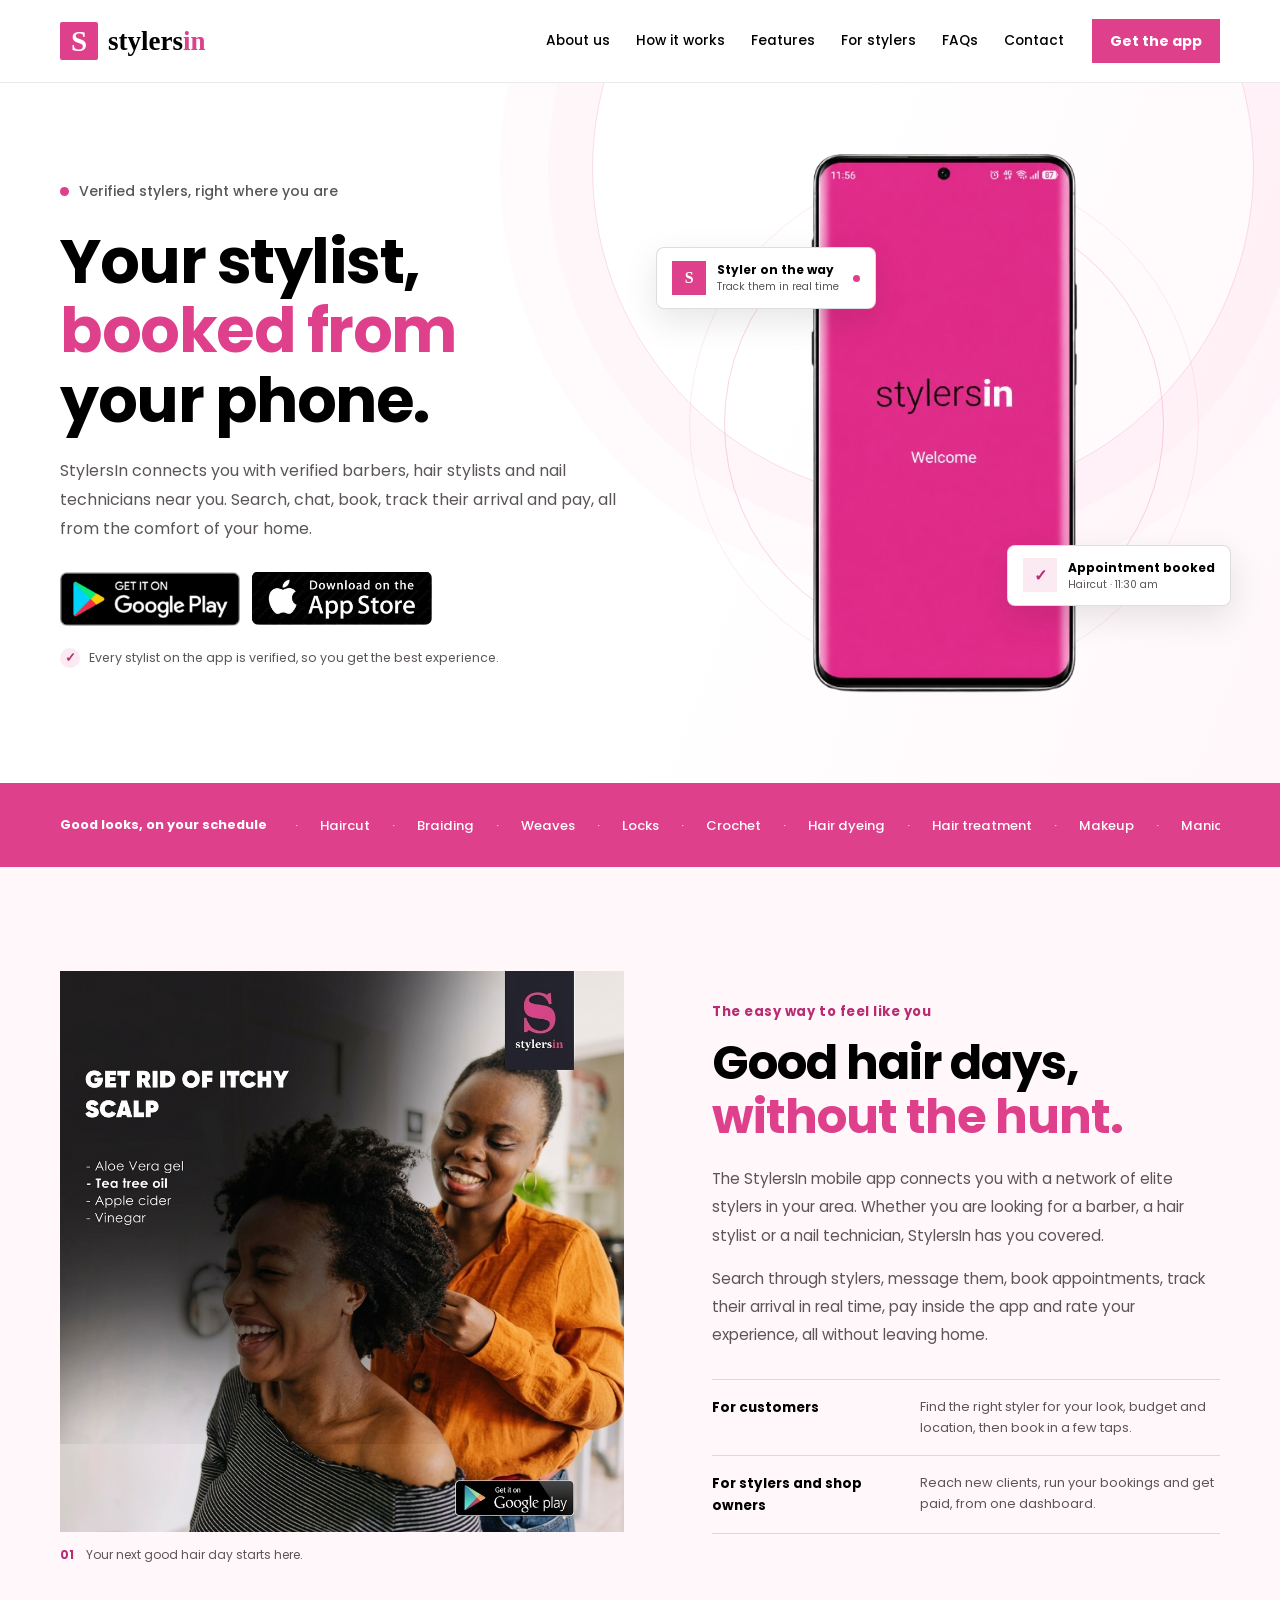
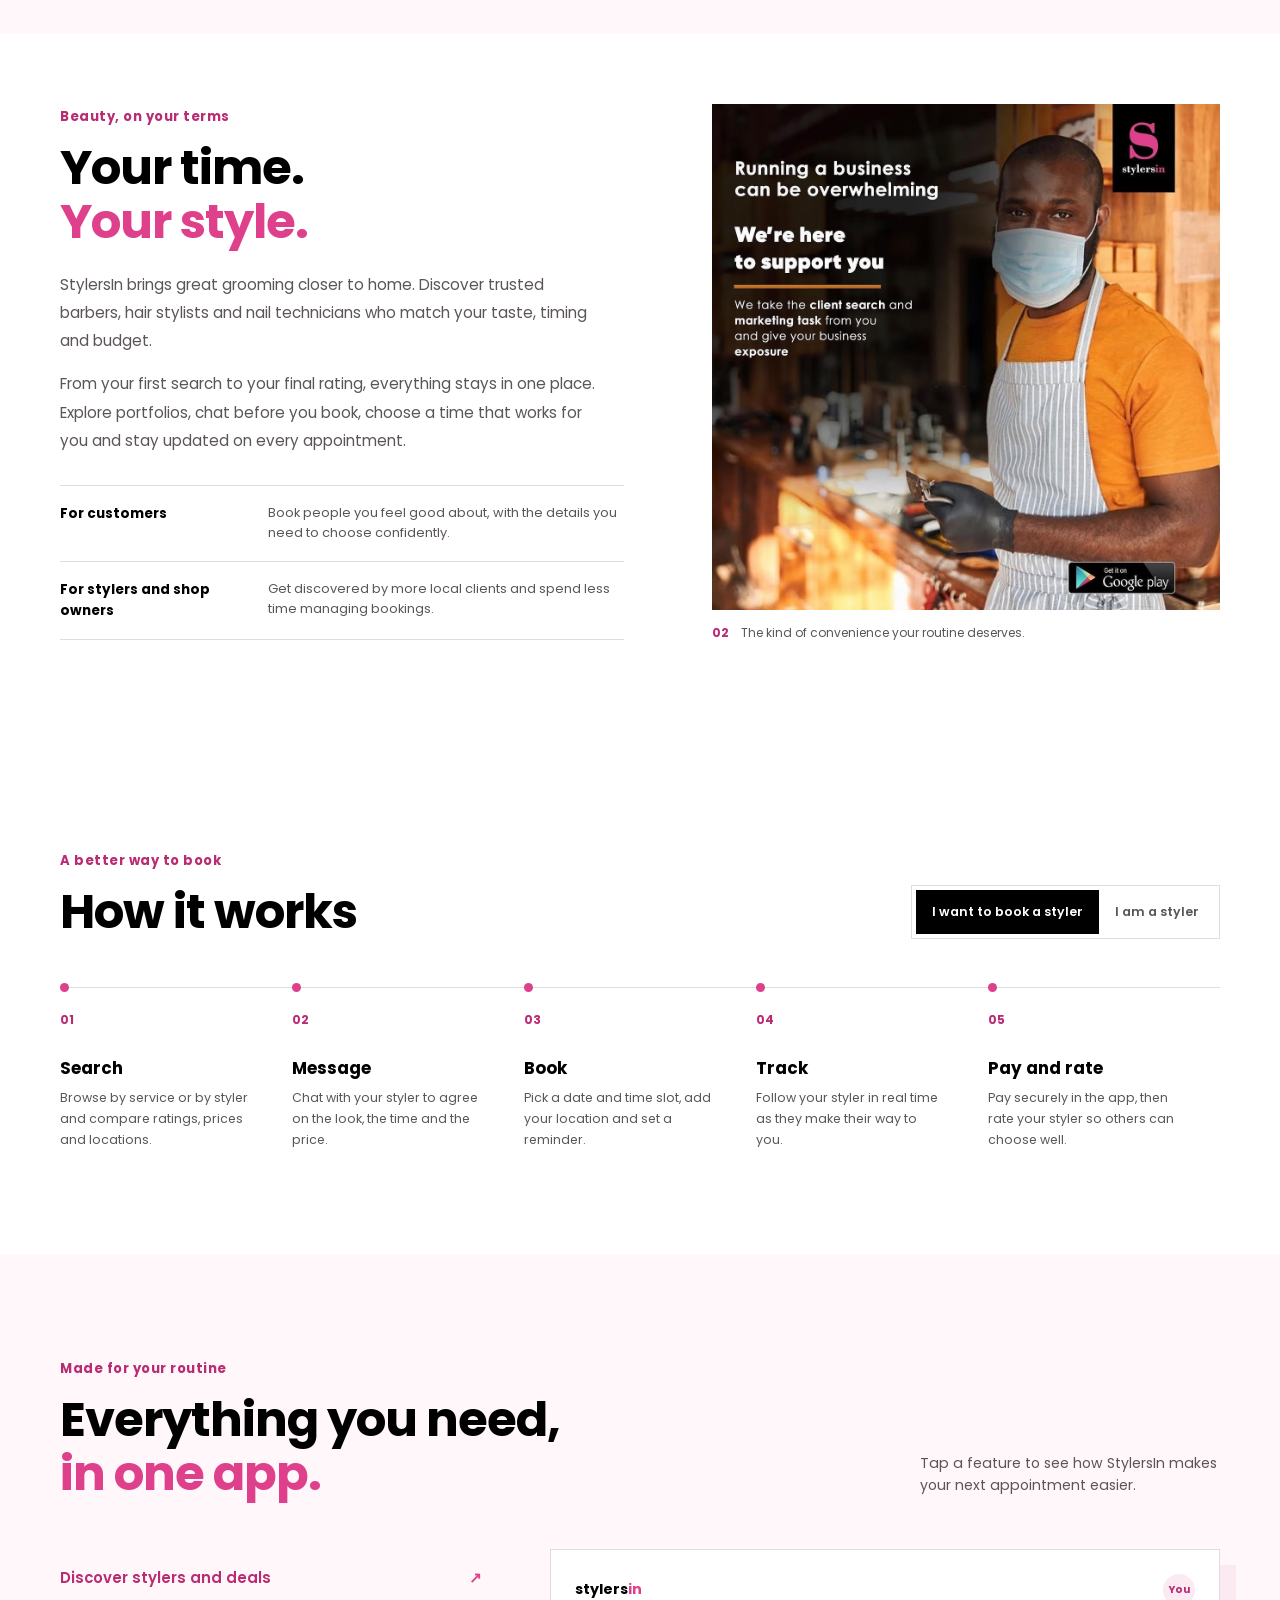
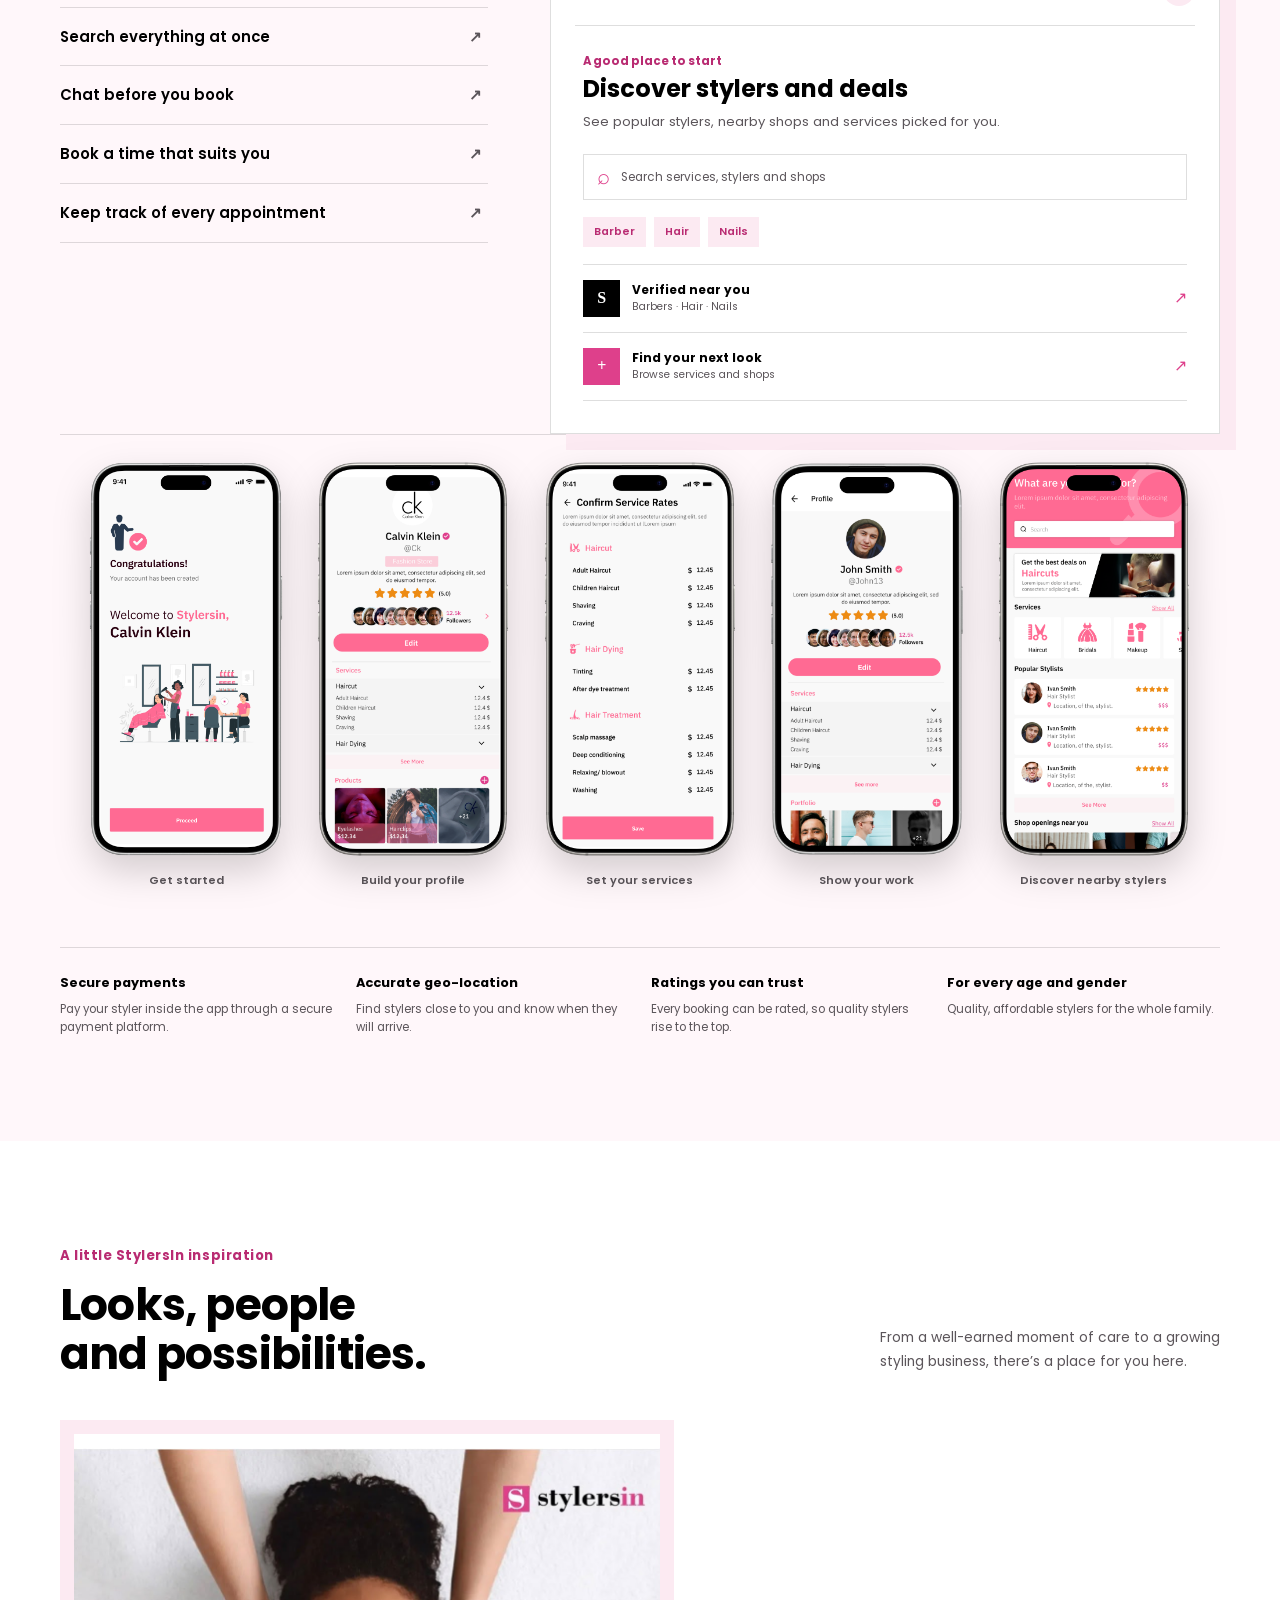
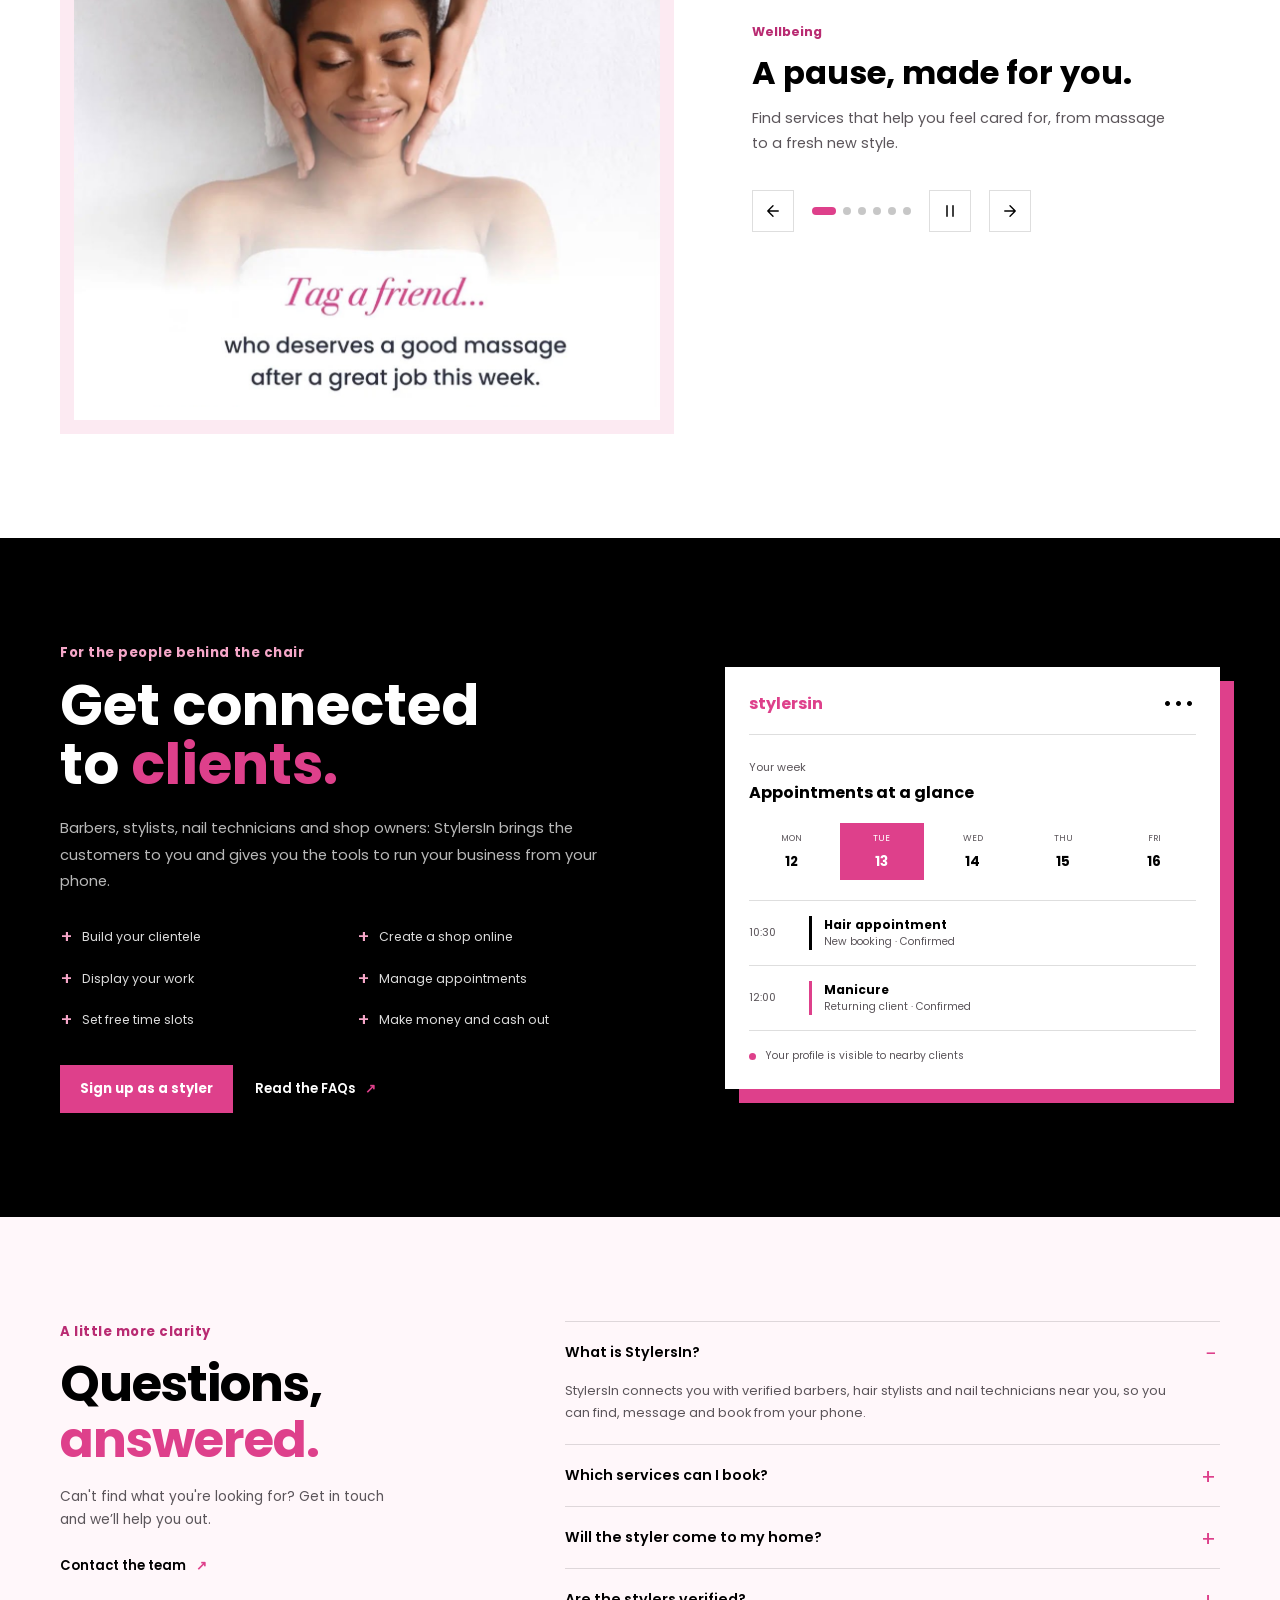
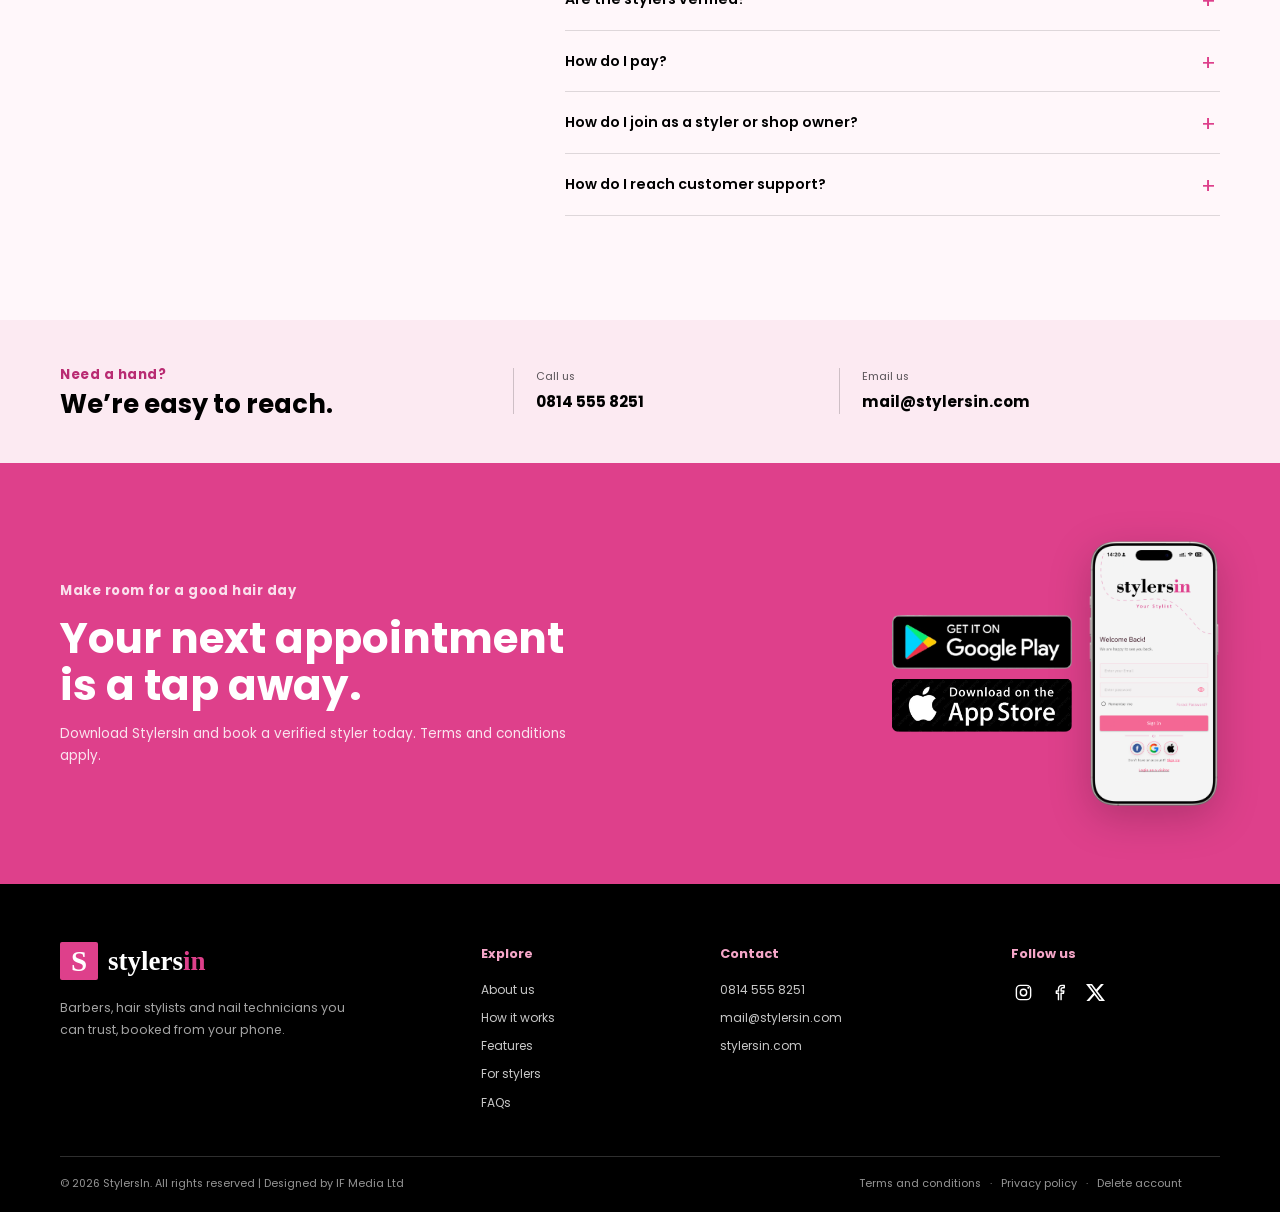
==== commit 52fb4b73: "socials" ====
--- a/index.html
+++ b/index.html
@@ -26,10 +26,10 @@
 
         <nav class="site-nav" id="site-nav" aria-label="Main navigation">
           <div class="nav-socials" aria-label="Follow StylersIn">
-            <a href="https://www.facebook.com/Stylers_in" aria-label="Facebook" target="_blank" rel="noreferrer">
+            <a href="https://www.facebook.com/Stylersin" aria-label="Facebook" target="_blank" rel="noreferrer">
               <svg viewBox="0 0 24 24" fill="none" stroke="currentColor" stroke-width="1.8" stroke-linecap="round" stroke-linejoin="round" aria-hidden="true"><path d="M14 21v-8h3l.5-3H14V8.2c0-1.4.5-2.2 2.2-2.2H18V3.2c-.5-.1-1.4-.2-2.6-.2-2.8 0-4.7 1.7-4.7 4.9V10H8v3h2.7v8" /></svg>
             </a>
-            <a href="https://x.com/" aria-label="Twitter on X" target="_blank" rel="noreferrer">
+            <a href="https://x.com/Stylers_in" aria-label="Twitter on X" target="_blank" rel="noreferrer">
               <svg viewBox="0 0 24 24" aria-hidden="true"><path d="M18.9 1.2h3.7l-8.1 9.2L24 22.8h-7.4l-5.8-7.6-6.6 7.6H.5l8.6-9.8L0 1.2h7.6l5.2 6.9zm-1.3 19.5h2L6.5 3.2h-2z" /></svg>
             </a>
             <a href="https://instagram.com/Stylers_In" aria-label="Instagram" target="_blank" rel="noreferrer">
@@ -354,8 +354,11 @@
             <a href="https://instagram.com/Stylers_In" target="_blank" rel="noreferrer" aria-label="Instagram: Stylers_In">
               <svg viewBox="0 0 24 24" fill="none" stroke="currentColor" stroke-width="1.8" aria-hidden="true"><rect x="3" y="3" width="18" height="18" rx="5" /><circle cx="12" cy="12" r="4" /><circle cx="18" cy="6" r="1.2" fill="currentColor" stroke="none" /></svg>
             </a>
-            <a href="https://facebook.com/Stylers_in" target="_blank" rel="noreferrer" aria-label="Facebook: Stylers_in">
+            <a href="https://facebook.com/Stylersin" target="_blank" rel="noreferrer" aria-label="Facebook: Stylersin">
               <svg viewBox="0 0 24 24" fill="none" stroke="currentColor" stroke-width="1.8" stroke-linecap="round" stroke-linejoin="round" aria-hidden="true"><path d="M14 21v-8h3l.5-3H14V8.2c0-1.4.5-2.2 2.2-2.2H18V3.2c-.5-.1-1.4-.2-2.6-.2-2.8 0-4.7 1.7-4.7 4.9V10H8v3h2.7v8" /></svg>
+            </a>
+            <a href="https://x.com/Stylers_in" target="_blank" rel="noreferrer" aria-label="X: Stylers_in">
+              <svg viewBox="0 0 24 24" fill="currentColor" aria-hidden="true"><path d="M18.9 1.2h3.7l-8.1 9.2L24 22.8h-7.4l-5.8-7.6-6.6 7.6H.5l8.6-9.8L0 1.2h7.6l5.2 6.9zm-1.3 19.5h2L6.5 3.2h-2z" /></svg>
             </a>
           </div>
         </div>
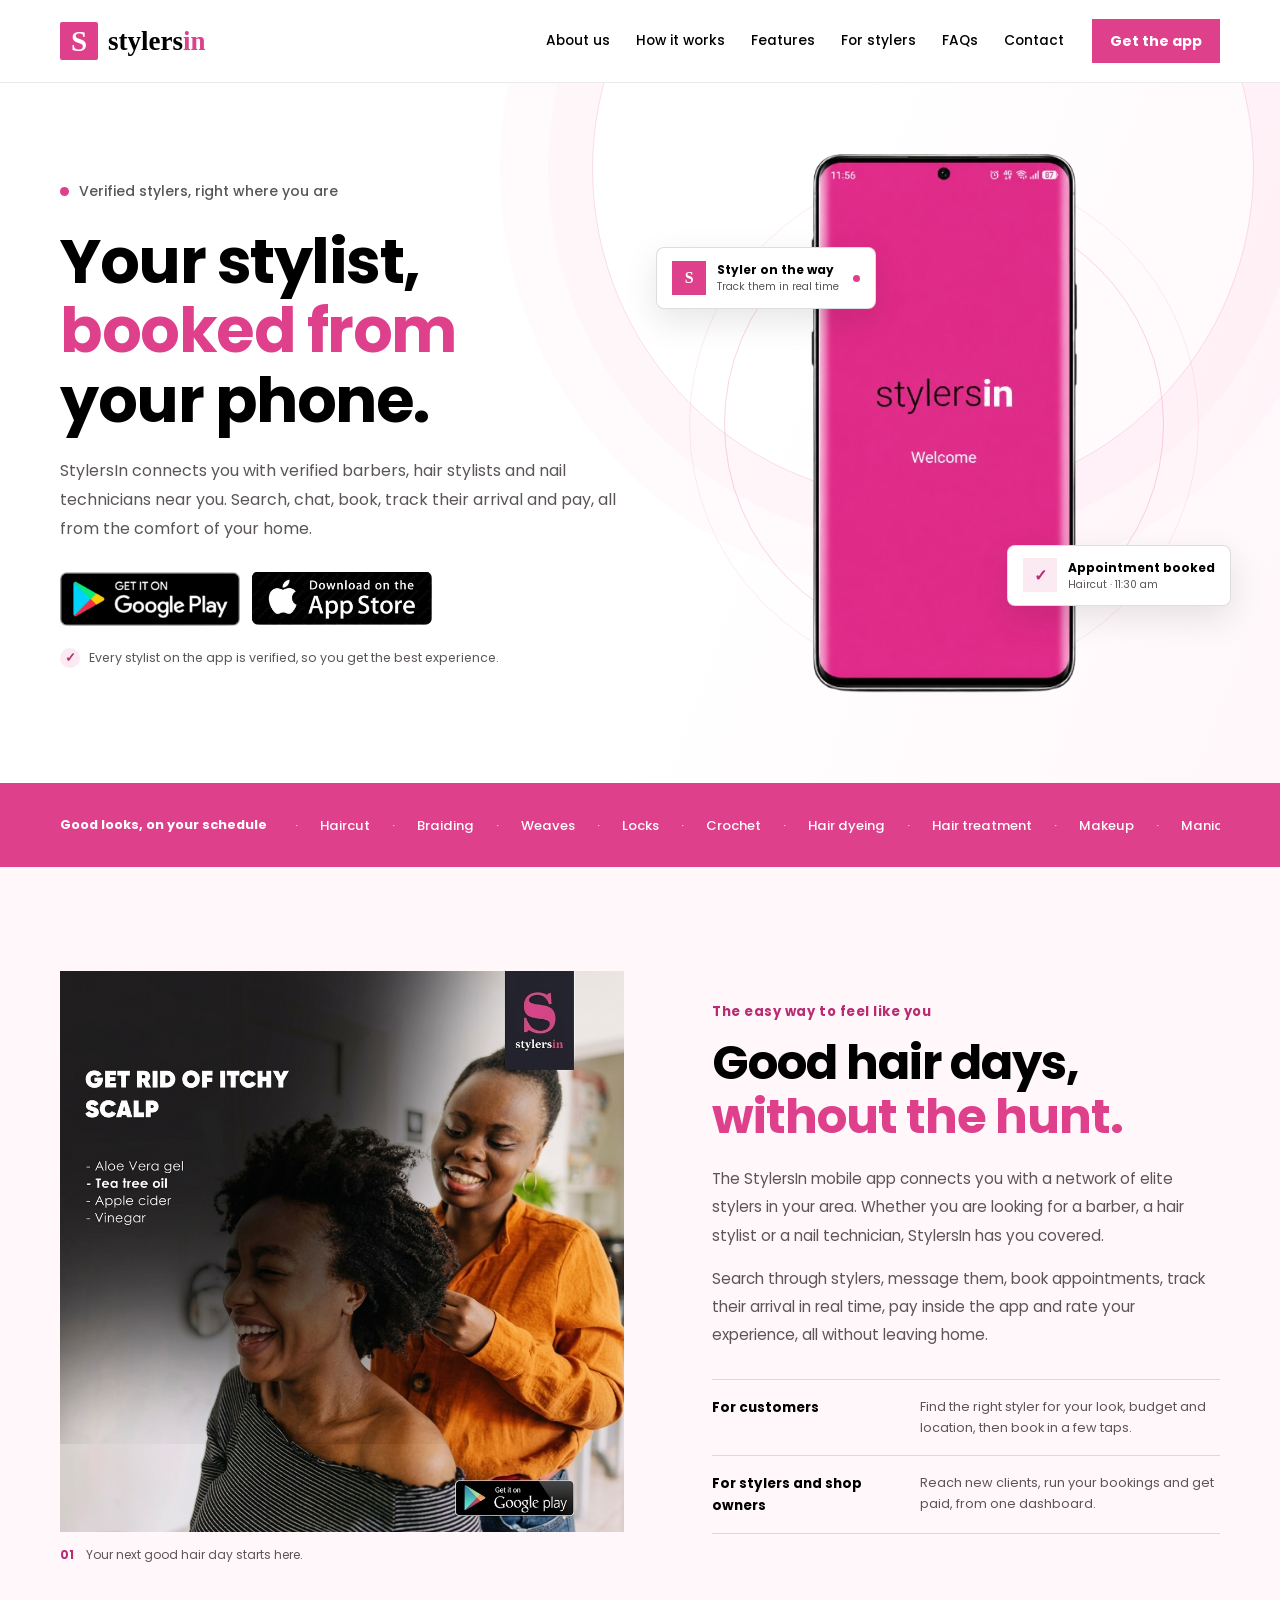
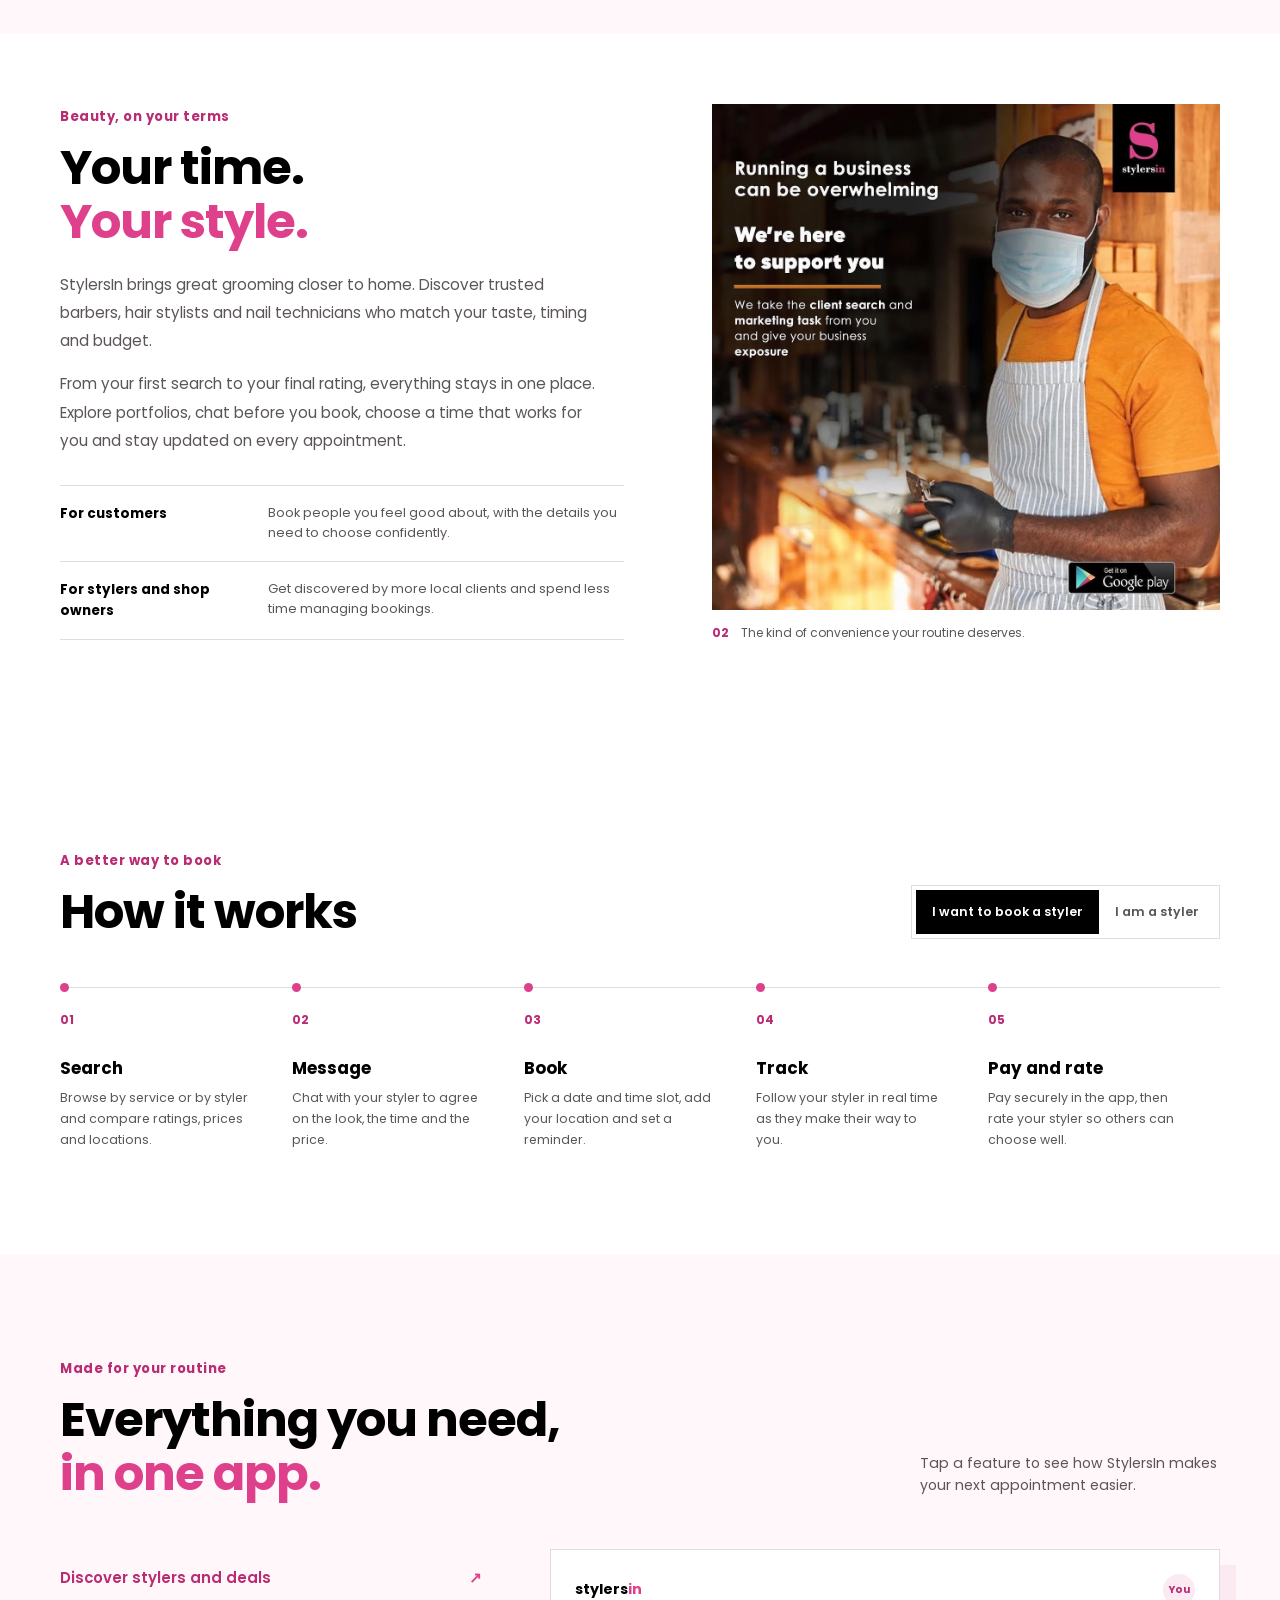
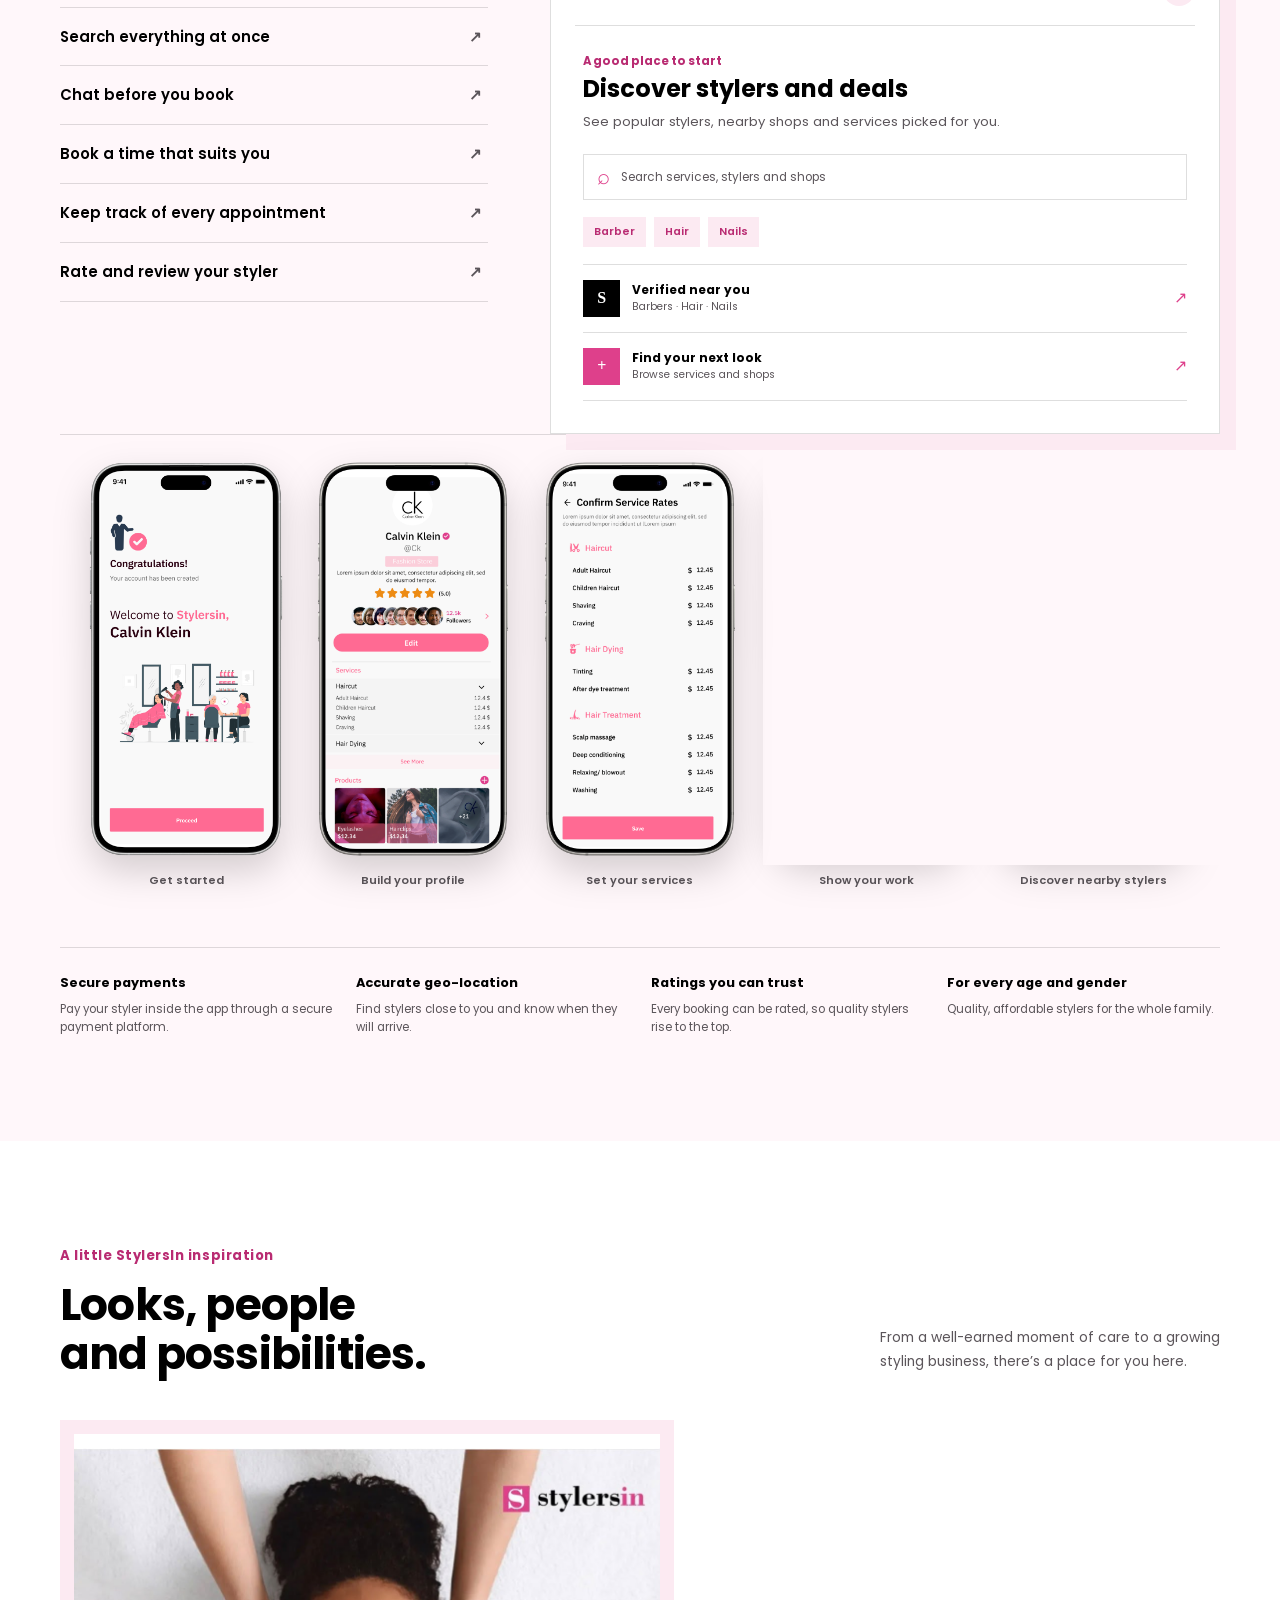
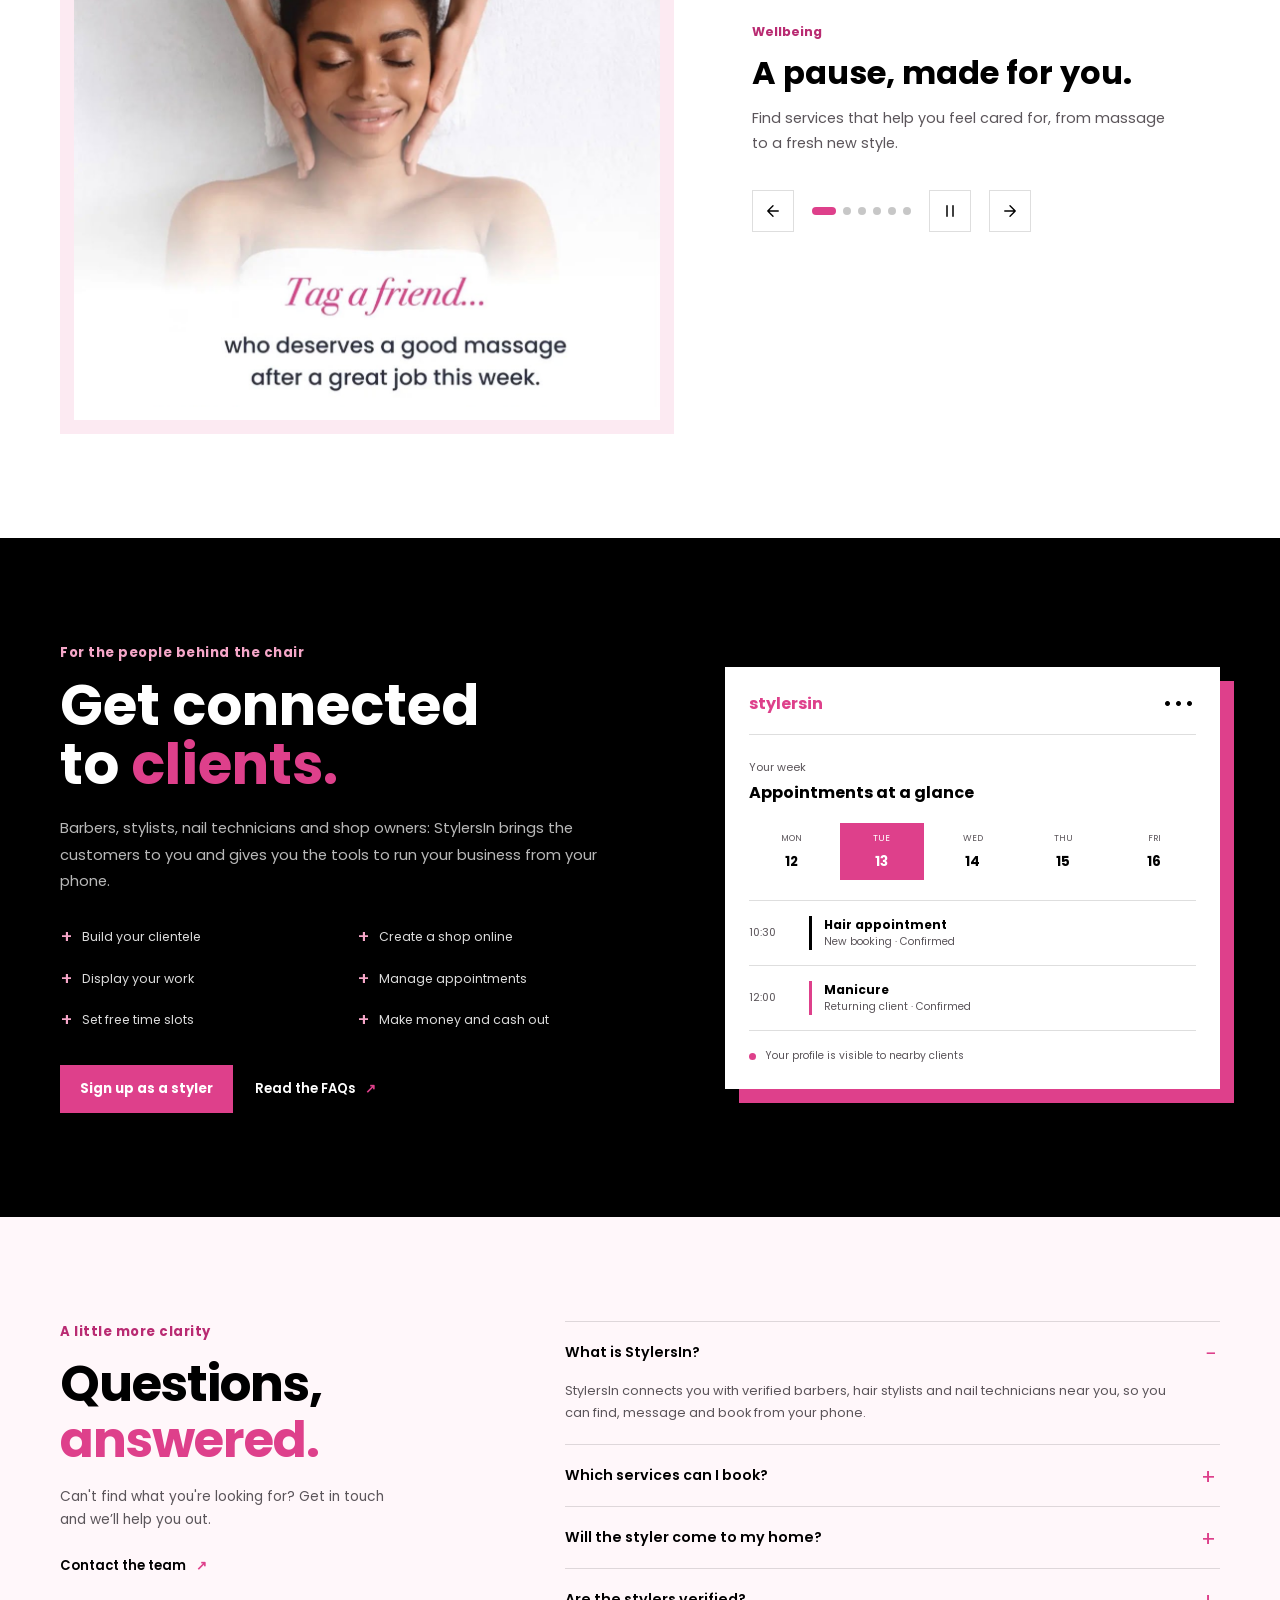
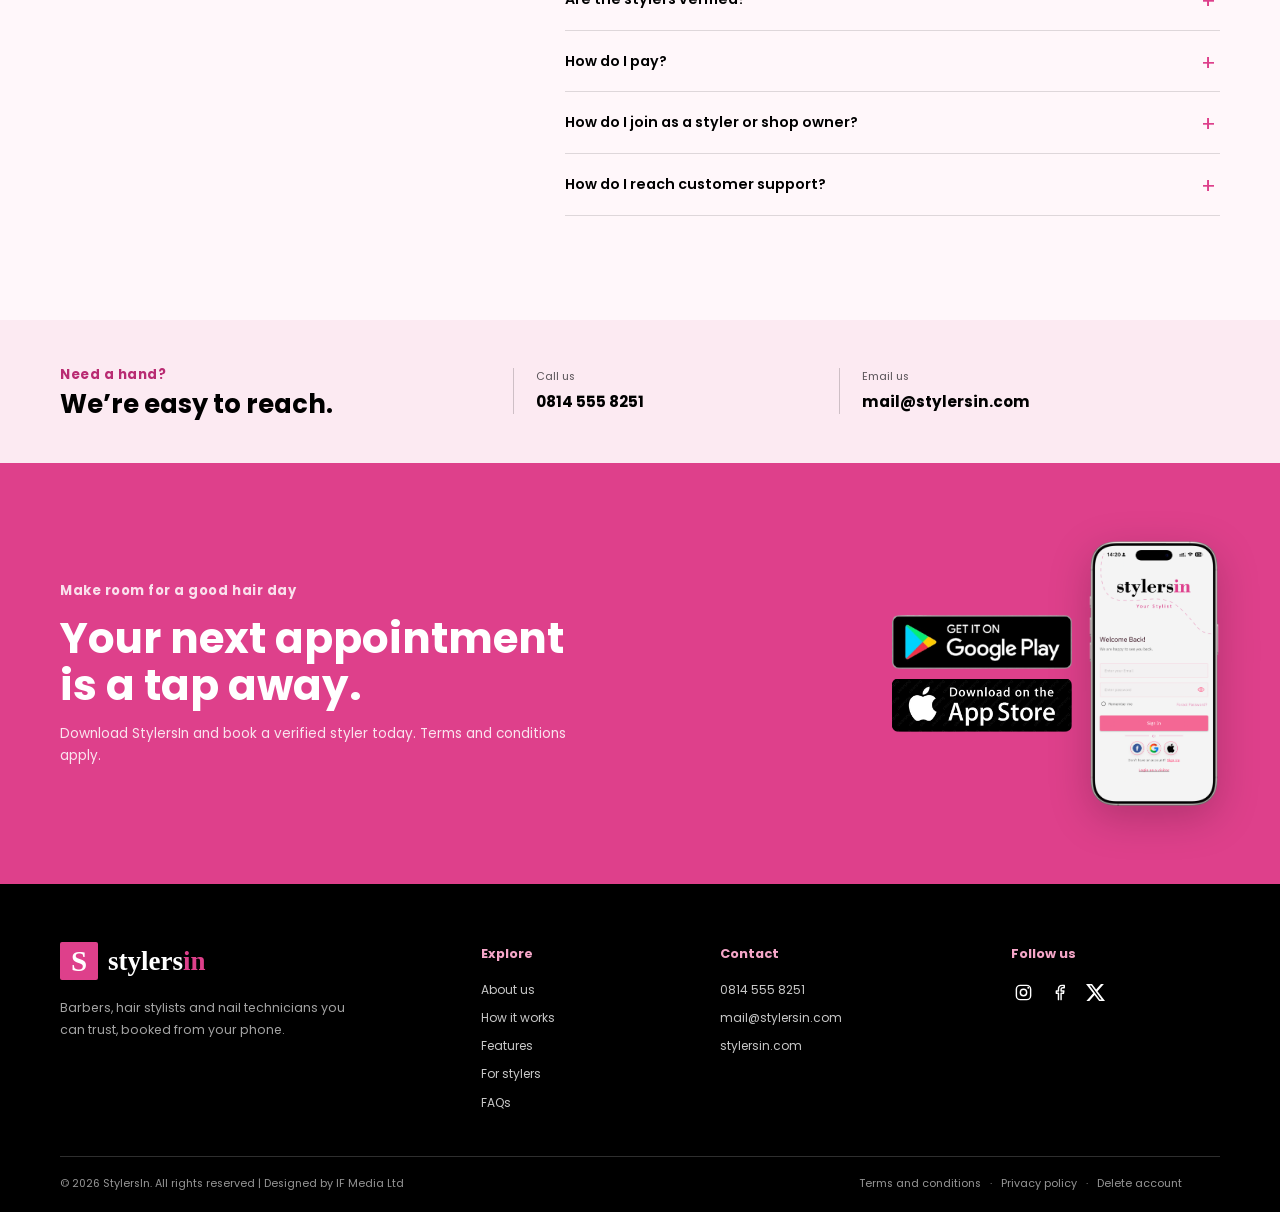
==== commit 44caddb7: "fixed" ====
--- a/index.html
+++ b/index.html
@@ -179,7 +179,7 @@
               <button class="feature-choice" type="button" aria-pressed="false" data-feature-title="Chat before you book" data-feature-copy="Talk through your look, timing and price before you confirm an appointment." data-feature-label="Make a plan together">Chat before you book</button>
               <button class="feature-choice" type="button" aria-pressed="false" data-feature-title="Book a time that suits you" data-feature-copy="Choose an available time, add your location and set a reminder." data-feature-label="A time that works">Book a time that suits you</button>
               <button class="feature-choice" type="button" aria-pressed="false" data-feature-title="Keep track of every appointment" data-feature-copy="See upcoming bookings and follow your styler as they make their way to you." data-feature-label="Your plans, in one place">Keep track of every appointment</button>
-            </div>
+                            <button class="feature-choice" type="button" aria-pressed="false" data-feature-title="Rate and review your styler" data-feature-copy="Share how your appointment went and read honest reviews before you choose." data-feature-label="Honest feedback">Rate and review your styler</button>            </div>
 
             <div class="feature-demo" aria-live="polite">
               <div class="demo-topbar"><span class="demo-brand"><strong>stylers<span>in</span></strong></span><span class="demo-avatar">You</span></div>
